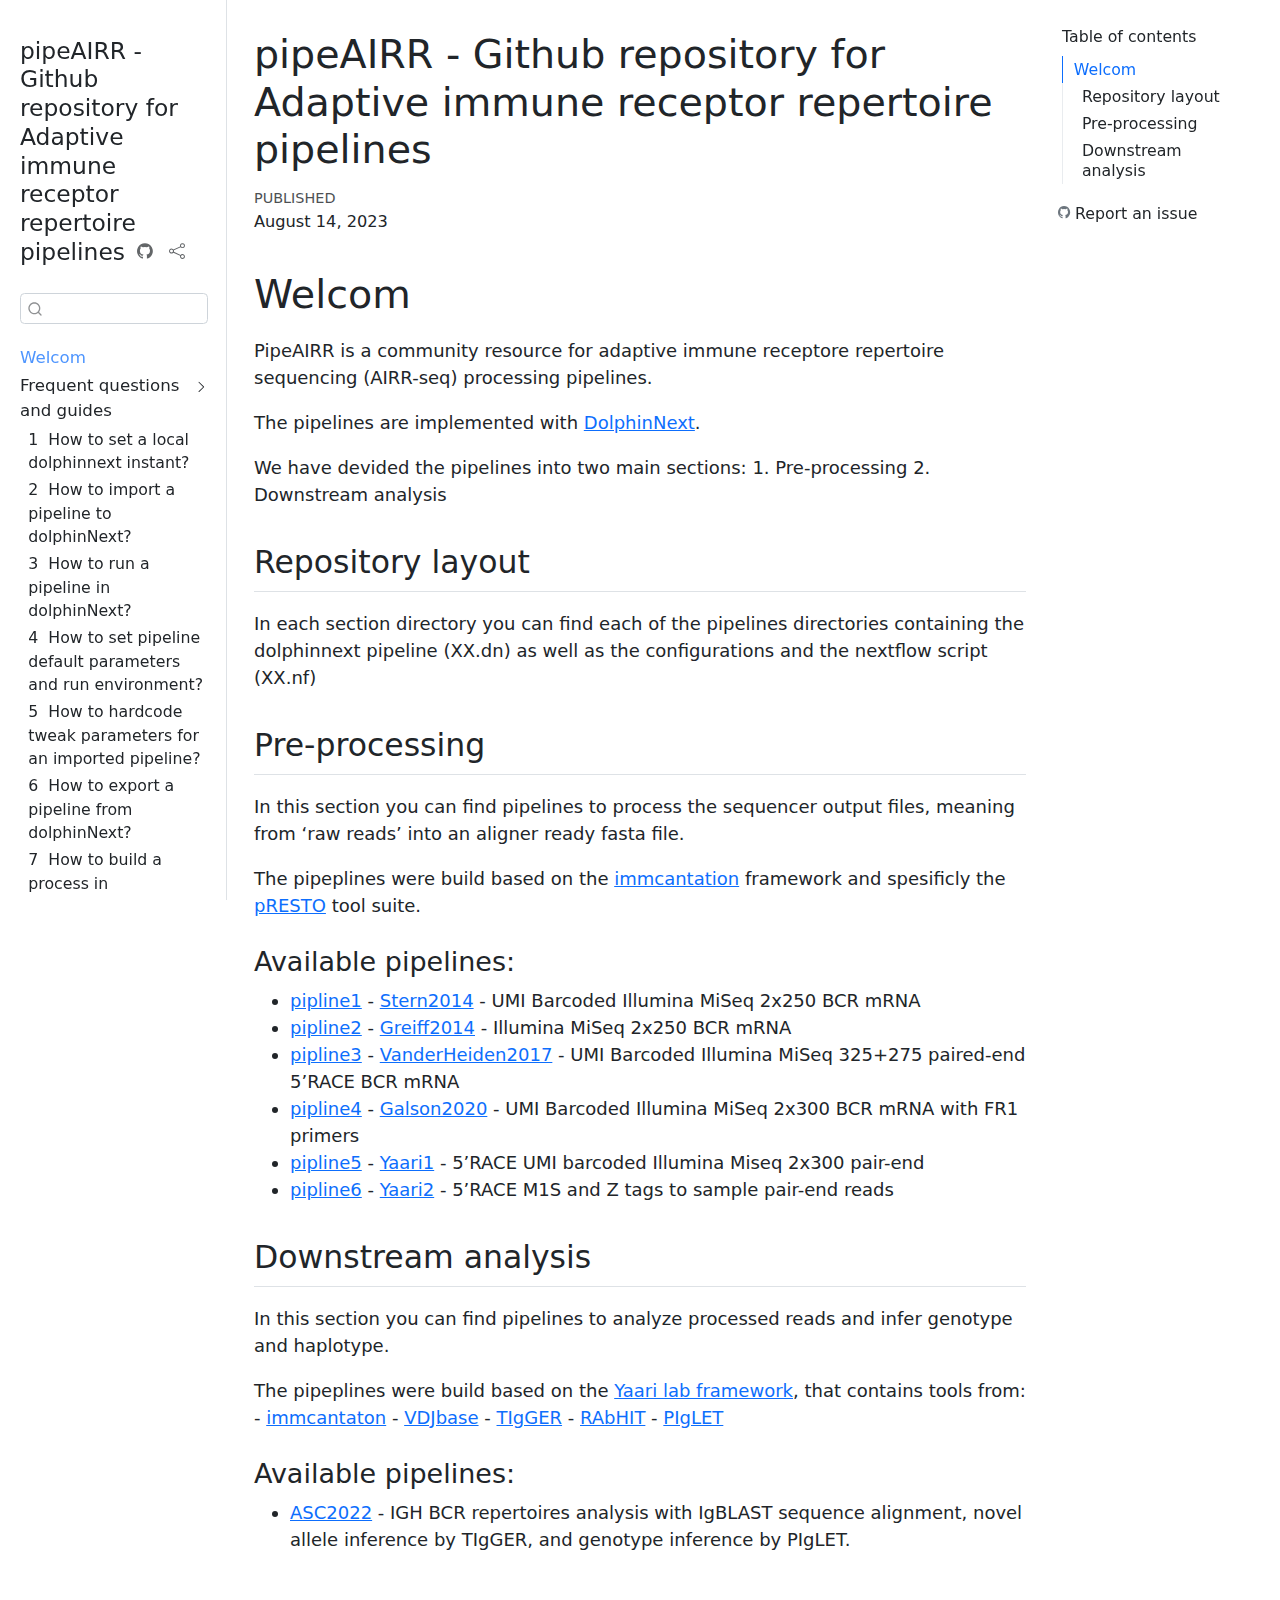
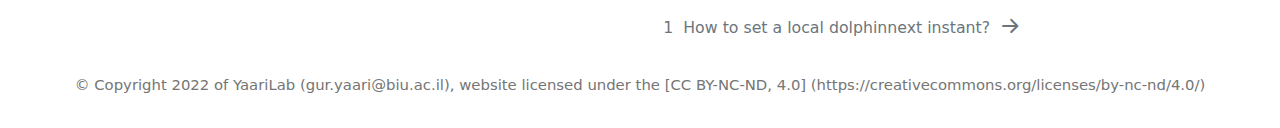
==== docs/index.html @ 4ba52a87 "initial commit" ====
<!DOCTYPE html>
<html xmlns="http://www.w3.org/1999/xhtml" lang="en" xml:lang="en"><head>

<meta charset="utf-8">
<meta name="generator" content="quarto-1.2.475">

<meta name="viewport" content="width=device-width, initial-scale=1.0, user-scalable=yes">

<meta name="dcterms.date" content="2023-08-14">

<title>pipeAIRR - Github repository for Adaptive immune receptor repertoire pipelines</title>
<style>
code{white-space: pre-wrap;}
span.smallcaps{font-variant: small-caps;}
div.columns{display: flex; gap: min(4vw, 1.5em);}
div.column{flex: auto; overflow-x: auto;}
div.hanging-indent{margin-left: 1.5em; text-indent: -1.5em;}
ul.task-list{list-style: none;}
ul.task-list li input[type="checkbox"] {
  width: 0.8em;
  margin: 0 0.8em 0.2em -1.6em;
  vertical-align: middle;
}
</style>


<script src="site_libs/quarto-nav/quarto-nav.js"></script>
<script src="site_libs/quarto-nav/headroom.min.js"></script>
<script src="site_libs/clipboard/clipboard.min.js"></script>
<script src="site_libs/quarto-search/autocomplete.umd.js"></script>
<script src="site_libs/quarto-search/fuse.min.js"></script>
<script src="site_libs/quarto-search/quarto-search.js"></script>
<meta name="quarto:offset" content="./">
<link href="./local_dolphinnext.html" rel="next">
<script src="site_libs/quarto-html/quarto.js"></script>
<script src="site_libs/quarto-html/popper.min.js"></script>
<script src="site_libs/quarto-html/tippy.umd.min.js"></script>
<script src="site_libs/quarto-html/anchor.min.js"></script>
<link href="site_libs/quarto-html/tippy.css" rel="stylesheet">
<link href="site_libs/quarto-html/quarto-syntax-highlighting.css" rel="stylesheet" id="quarto-text-highlighting-styles">
<script src="site_libs/bootstrap/bootstrap.min.js"></script>
<link href="site_libs/bootstrap/bootstrap-icons.css" rel="stylesheet">
<link href="site_libs/bootstrap/bootstrap.min.css" rel="stylesheet" id="quarto-bootstrap" data-mode="light">
<script id="quarto-search-options" type="application/json">{
  "location": "sidebar",
  "copy-button": false,
  "collapse-after": 3,
  "panel-placement": "start",
  "type": "textbox",
  "limit": 20,
  "language": {
    "search-no-results-text": "No results",
    "search-matching-documents-text": "matching documents",
    "search-copy-link-title": "Copy link to search",
    "search-hide-matches-text": "Hide additional matches",
    "search-more-match-text": "more match in this document",
    "search-more-matches-text": "more matches in this document",
    "search-clear-button-title": "Clear",
    "search-detached-cancel-button-title": "Cancel",
    "search-submit-button-title": "Submit"
  }
}</script>


<link rel="stylesheet" href="style.css">
<link rel="stylesheet" href="index.css">
</head>

<body class="nav-sidebar docked">

<div id="quarto-search-results"></div>
  <header id="quarto-header" class="headroom fixed-top">
  <nav class="quarto-secondary-nav" data-bs-toggle="collapse" data-bs-target="#quarto-sidebar" aria-controls="quarto-sidebar" aria-expanded="false" aria-label="Toggle sidebar navigation" onclick="if (window.quartoToggleHeadroom) { window.quartoToggleHeadroom(); }">
    <div class="container-fluid d-flex justify-content-between">
      <h1 class="quarto-secondary-nav-title">pipeAIRR - Github repository for Adaptive immune receptor repertoire pipelines</h1>
      <button type="button" class="quarto-btn-toggle btn" aria-label="Show secondary navigation">
        <i class="bi bi-chevron-right"></i>
      </button>
    </div>
  </nav>
</header>
<!-- content -->
<div id="quarto-content" class="quarto-container page-columns page-rows-contents page-layout-article">
<!-- sidebar -->
  <nav id="quarto-sidebar" class="sidebar collapse sidebar-navigation docked overflow-auto">
    <div class="pt-lg-2 mt-2 text-left sidebar-header">
    <div class="sidebar-title mb-0 py-0">
      <a href="./">pipeAIRR - Github repository for Adaptive immune receptor repertoire pipelines</a> 
        <div class="sidebar-tools-main">
    <a href="https://github.com/PipeAIRR/pipeAIRR/" title="Source Code" class="sidebar-tool px-1"><i class="bi bi-github"></i></a>
    <a href="" title="Share" id="sidebar-tool-dropdown-0" class="sidebar-tool dropdown-toggle px-1" data-bs-toggle="dropdown" aria-expanded="false"><i class="bi bi-share"></i></a>
    <ul class="dropdown-menu" aria-labelledby="sidebar-tool-dropdown-0">
        <li>
          <a class="dropdown-item sidebar-tools-main-item" href="https://twitter.com/intent/tweet?url=|url|">
            <i class="bi bi-bi-twitter pe-1"></i>
          Twitter
          </a>
        </li>
        <li>
          <a class="dropdown-item sidebar-tools-main-item" href="https://www.facebook.com/sharer/sharer.php?u=|url|">
            <i class="bi bi-bi-facebook pe-1"></i>
          Facebook
          </a>
        </li>
        <li>
          <a class="dropdown-item sidebar-tools-main-item" href="https://www.linkedin.com/sharing/share-offsite/?url=|url|">
            <i class="bi bi-bi-linkedin pe-1"></i>
          LinkedIn
          </a>
        </li>
    </ul>
</div>
    </div>
      </div>
      <div class="mt-2 flex-shrink-0 align-items-center">
        <div class="sidebar-search">
        <div id="quarto-search" class="" title="Search"></div>
        </div>
      </div>
    <div class="sidebar-menu-container"> 
    <ul class="list-unstyled mt-1">
        <li class="sidebar-item">
  <div class="sidebar-item-container"> 
  <a href="./index.html" class="sidebar-item-text sidebar-link active">Welcom</a>
  </div>
</li>
        <li class="sidebar-item sidebar-item-section">
      <div class="sidebar-item-container"> 
            <a class="sidebar-item-text sidebar-link text-start" data-bs-toggle="collapse" data-bs-target="#quarto-sidebar-section-1" aria-expanded="true">Frequent questions and guides</a>
          <a class="sidebar-item-toggle text-start" data-bs-toggle="collapse" data-bs-target="#quarto-sidebar-section-1" aria-expanded="true">
            <i class="bi bi-chevron-right ms-2"></i>
          </a> 
      </div>
      <ul id="quarto-sidebar-section-1" class="collapse list-unstyled sidebar-section depth1 show">  
          <li class="sidebar-item">
  <div class="sidebar-item-container"> 
  <a href="./local_dolphinnext.html" class="sidebar-item-text sidebar-link"><span class="chapter-number">1</span>&nbsp; <span class="chapter-title">How to set a local dolphinnext instant?</span></a>
  </div>
</li>
          <li class="sidebar-item">
  <div class="sidebar-item-container"> 
  <a href="./import_pipeline.html" class="sidebar-item-text sidebar-link"><span class="chapter-number">2</span>&nbsp; <span class="chapter-title">How to import a pipeline to dolphinNext?</span></a>
  </div>
</li>
          <li class="sidebar-item">
  <div class="sidebar-item-container"> 
  <a href="./run_pipeline.html" class="sidebar-item-text sidebar-link"><span class="chapter-number">3</span>&nbsp; <span class="chapter-title">How to run a pipeline in dolphinNext?</span></a>
  </div>
</li>
          <li class="sidebar-item">
  <div class="sidebar-item-container"> 
  <a href="./default_param.html" class="sidebar-item-text sidebar-link"><span class="chapter-number">4</span>&nbsp; <span class="chapter-title">How to set pipeline default parameters and run environment?</span></a>
  </div>
</li>
          <li class="sidebar-item">
  <div class="sidebar-item-container"> 
  <a href="./hardcode_tweak_param.html" class="sidebar-item-text sidebar-link"><span class="chapter-number">5</span>&nbsp; <span class="chapter-title">How to hardcode tweak parameters for an imported pipeline?</span></a>
  </div>
</li>
          <li class="sidebar-item">
  <div class="sidebar-item-container"> 
  <a href="./export_a_pipeline.html" class="sidebar-item-text sidebar-link"><span class="chapter-number">6</span>&nbsp; <span class="chapter-title">How to export a pipeline from dolphinNext?</span></a>
  </div>
</li>
          <li class="sidebar-item">
  <div class="sidebar-item-container"> 
  <a href="./build_process.html" class="sidebar-item-text sidebar-link"><span class="chapter-number">7</span>&nbsp; <span class="chapter-title">How to build a process in dolphinNext?</span></a>
  </div>
</li>
          <li class="sidebar-item">
  <div class="sidebar-item-container"> 
  <a href="./build_module.html" class="sidebar-item-text sidebar-link"><span class="chapter-number">8</span>&nbsp; <span class="chapter-title">How to build a module in dolphinNext?</span></a>
  </div>
</li>
          <li class="sidebar-item">
  <div class="sidebar-item-container"> 
  <a href="./build_pipeline.html" class="sidebar-item-text sidebar-link"><span class="chapter-number">9</span>&nbsp; <span class="chapter-title">How to build a pipeline in dolphinNext?</span></a>
  </div>
</li>
          <li class="sidebar-item">
  <div class="sidebar-item-container"> 
  <a href="./two_dockers.html" class="sidebar-item-text sidebar-link"><span class="chapter-number">10</span>&nbsp; <span class="chapter-title">Is it possible to run a pipeline with 2 dockers?</span></a>
  </div>
</li>
      </ul>
  </li>
    </ul>
    </div>
</nav>
<!-- margin-sidebar -->
    <div id="quarto-margin-sidebar" class="sidebar margin-sidebar">
        <nav id="TOC" role="doc-toc" class="toc-active">
    <h2 id="toc-title">Table of contents</h2>
   
  <ul>
  <li><a href="#welcom" id="toc-welcom" class="nav-link active" data-scroll-target="#welcom">Welcom</a>
  <ul class="collapse">
  <li><a href="#repository-layout" id="toc-repository-layout" class="nav-link" data-scroll-target="#repository-layout">Repository layout</a></li>
  <li><a href="#pre-processing" id="toc-pre-processing" class="nav-link" data-scroll-target="#pre-processing">Pre-processing</a>
  <ul class="collapse">
  <li><a href="#available-pipelines" id="toc-available-pipelines" class="nav-link" data-scroll-target="#available-pipelines">Available pipelines:</a></li>
  </ul></li>
  <li><a href="#downstream-analysis" id="toc-downstream-analysis" class="nav-link" data-scroll-target="#downstream-analysis">Downstream analysis</a>
  <ul class="collapse">
  <li><a href="#available-pipelines-1" id="toc-available-pipelines-1" class="nav-link" data-scroll-target="#available-pipelines-1">Available pipelines:</a></li>
  </ul></li>
  </ul></li>
  </ul>
<div class="toc-actions"><div><i class="bi bi-github"></i></div><div class="action-links"><p><a href="https://github.com/PipeAIRR/pipeAIRR/issues/new" class="toc-action">Report an issue</a></p></div></div></nav>
    </div>
<!-- main -->
<main class="content" id="quarto-document-content">

<header id="title-block-header" class="quarto-title-block default">
<div class="quarto-title">
<h1 class="title d-none d-lg-block">pipeAIRR - Github repository for Adaptive immune receptor repertoire pipelines</h1>
</div>



<div class="quarto-title-meta">

    
    <div>
    <div class="quarto-title-meta-heading">Published</div>
    <div class="quarto-title-meta-contents">
      <p class="date">August 14, 2023</p>
    </div>
  </div>
  
    
  </div>
  

</header>

<section id="welcom" class="level1 unnumbered">
<h1 class="unnumbered">Welcom</h1>
<p>PipeAIRR is a community resource for adaptive immune receptore repertoire sequencing (AIRR-seq) processing pipelines.</p>
<p>The pipelines are implemented with <a href="https://dolphinnext.readthedocs.io/en/latest/index.html#">DolphinNext</a>.</p>
<p>We have devided the pipelines into two main sections: 1. Pre-processing 2. Downstream analysis</p>
<section id="repository-layout" class="level2 unnumbered">
<h2 class="unnumbered anchored" data-anchor-id="repository-layout">Repository layout</h2>
<p>In each section directory you can find each of the pipelines directories containing the dolphinnext pipeline (XX.dn) as well as the configurations and the nextflow script (XX.nf)</p>
</section>
<section id="pre-processing" class="level2 unnumbered">
<h2 class="unnumbered anchored" data-anchor-id="pre-processing">Pre-processing</h2>
<p>In this section you can find pipelines to process the sequencer output files, meaning from ‘raw reads’ into an aligner ready fasta file.</p>
<p>The pipeplines were build based on the <a href="https://immcantation.readthedocs.io/en/stable/">immcantation</a> framework and spesificly the <a href="https://presto.readthedocs.io/">pRESTO</a> tool suite.</p>
<section id="available-pipelines" class="level3 unnumbered">
<h3 class="unnumbered anchored" data-anchor-id="available-pipelines">Available pipelines:</h3>
<ul>
<li><a href="https://github.com/PipeAIRR/pipeline1">pipline1</a> - <a href="https://presto.readthedocs.io/en/stable/workflows/Stern2014_Workflow.html">Stern2014</a> - UMI Barcoded Illumina MiSeq 2x250 BCR mRNA</li>
<li><a href="https://github.com/PipeAIRR/pipeline2">pipline2</a> - <a href="https://presto.readthedocs.io/en/stable/workflows/Greiff2014_Workflow.html">Greiff2014</a> - Illumina MiSeq 2x250 BCR mRNA</li>
<li><a href="https://github.com/PipeAIRR/pipeline3">pipline3</a> - <a href="https://presto.readthedocs.io/en/stable/workflows/VanderHeiden2017_Workflow.html">VanderHeiden2017</a> - UMI Barcoded Illumina MiSeq 325+275 paired-end 5’RACE BCR mRNA</li>
<li><a href="https://github.com/PipeAIRR/pipeline4">pipline4</a> - <a href="https://www.frontiersin.org/articles/10.3389/fimmu.2020.605170/full">Galson2020</a> - UMI Barcoded Illumina MiSeq 2x300 BCR mRNA with FR1 primers</li>
<li><a href="https://github.com/PipeAIRR/pipeline5">pipline5</a> - <a href="https://bitbucket.org/yaarilab/processpipeline/src/master/pre_process/Pipeline_P1.sh">Yaari1</a> - 5’RACE UMI barcoded Illumina Miseq 2x300 pair-end</li>
<li><a href="https://github.com/PipeAIRR/pipeline6">pipline6</a> - <a href="https://bitbucket.org/yaarilab/processpipeline/src/master/pre_process/Pipeline_P11.sh">Yaari2</a> - 5’RACE M1S and Z tags to sample pair-end reads</li>
</ul>
</section>
</section>
<section id="downstream-analysis" class="level2 unnumbered">
<h2 class="unnumbered anchored" data-anchor-id="downstream-analysis">Downstream analysis</h2>
<p>In this section you can find pipelines to analyze processed reads and infer genotype and haplotype.</p>
<p>The pipeplines were build based on the <a href="https://hub.docker.com/repository/docker/peresay/suite">Yaari lab framework</a>, that contains tools from: - <a href="https://immcantation.readthedocs.io/en/stable/">immcantaton</a> - <a href="vdjbase.org">VDJbase</a> - <a href="https://tigger.readthedocs.io/en/stable/">TIgGER</a> - <a href="https://yaarilab.bitbucket.io/RAbHIT/">RAbHIT</a> - <a href="https://yaarilab.github.io/IGHV_reference_book/piglet_package.html">PIgLET</a></p>
<section id="available-pipelines-1" class="level3 unnumbered">
<h3 class="unnumbered anchored" data-anchor-id="available-pipelines-1">Available pipelines:</h3>
<ul>
<li><a href="https://yaarilab.github.io/IGHV_reference_book/allele_based_genotype.html">ASC2022</a> - IGH BCR repertoires analysis with IgBLAST sequence alignment, novel allele inference by TIgGER, and genotype inference by PIgLET.</li>
</ul>


</section>
</section>
</section>

</main> <!-- /main -->
<script id="quarto-html-after-body" type="application/javascript">
window.document.addEventListener("DOMContentLoaded", function (event) {
  const toggleBodyColorMode = (bsSheetEl) => {
    const mode = bsSheetEl.getAttribute("data-mode");
    const bodyEl = window.document.querySelector("body");
    if (mode === "dark") {
      bodyEl.classList.add("quarto-dark");
      bodyEl.classList.remove("quarto-light");
    } else {
      bodyEl.classList.add("quarto-light");
      bodyEl.classList.remove("quarto-dark");
    }
  }
  const toggleBodyColorPrimary = () => {
    const bsSheetEl = window.document.querySelector("link#quarto-bootstrap");
    if (bsSheetEl) {
      toggleBodyColorMode(bsSheetEl);
    }
  }
  toggleBodyColorPrimary();  
  const icon = "";
  const anchorJS = new window.AnchorJS();
  anchorJS.options = {
    placement: 'right',
    icon: icon
  };
  anchorJS.add('.anchored');
  const clipboard = new window.ClipboardJS('.code-copy-button', {
    target: function(trigger) {
      return trigger.previousElementSibling;
    }
  });
  clipboard.on('success', function(e) {
    // button target
    const button = e.trigger;
    // don't keep focus
    button.blur();
    // flash "checked"
    button.classList.add('code-copy-button-checked');
    var currentTitle = button.getAttribute("title");
    button.setAttribute("title", "Copied!");
    let tooltip;
    if (window.bootstrap) {
      button.setAttribute("data-bs-toggle", "tooltip");
      button.setAttribute("data-bs-placement", "left");
      button.setAttribute("data-bs-title", "Copied!");
      tooltip = new bootstrap.Tooltip(button, 
        { trigger: "manual", 
          customClass: "code-copy-button-tooltip",
          offset: [0, -8]});
      tooltip.show();    
    }
    setTimeout(function() {
      if (tooltip) {
        tooltip.hide();
        button.removeAttribute("data-bs-title");
        button.removeAttribute("data-bs-toggle");
        button.removeAttribute("data-bs-placement");
      }
      button.setAttribute("title", currentTitle);
      button.classList.remove('code-copy-button-checked');
    }, 1000);
    // clear code selection
    e.clearSelection();
  });
  function tippyHover(el, contentFn) {
    const config = {
      allowHTML: true,
      content: contentFn,
      maxWidth: 500,
      delay: 100,
      arrow: false,
      appendTo: function(el) {
          return el.parentElement;
      },
      interactive: true,
      interactiveBorder: 10,
      theme: 'quarto',
      placement: 'bottom-start'
    };
    window.tippy(el, config); 
  }
  const noterefs = window.document.querySelectorAll('a[role="doc-noteref"]');
  for (var i=0; i<noterefs.length; i++) {
    const ref = noterefs[i];
    tippyHover(ref, function() {
      // use id or data attribute instead here
      let href = ref.getAttribute('data-footnote-href') || ref.getAttribute('href');
      try { href = new URL(href).hash; } catch {}
      const id = href.replace(/^#\/?/, "");
      const note = window.document.getElementById(id);
      return note.innerHTML;
    });
  }
  const findCites = (el) => {
    const parentEl = el.parentElement;
    if (parentEl) {
      const cites = parentEl.dataset.cites;
      if (cites) {
        return {
          el,
          cites: cites.split(' ')
        };
      } else {
        return findCites(el.parentElement)
      }
    } else {
      return undefined;
    }
  };
  var bibliorefs = window.document.querySelectorAll('a[role="doc-biblioref"]');
  for (var i=0; i<bibliorefs.length; i++) {
    const ref = bibliorefs[i];
    const citeInfo = findCites(ref);
    if (citeInfo) {
      tippyHover(citeInfo.el, function() {
        var popup = window.document.createElement('div');
        citeInfo.cites.forEach(function(cite) {
          var citeDiv = window.document.createElement('div');
          citeDiv.classList.add('hanging-indent');
          citeDiv.classList.add('csl-entry');
          var biblioDiv = window.document.getElementById('ref-' + cite);
          if (biblioDiv) {
            citeDiv.innerHTML = biblioDiv.innerHTML;
          }
          popup.appendChild(citeDiv);
        });
        return popup.innerHTML;
      });
    }
  }
});
</script>
<nav class="page-navigation">
  <div class="nav-page nav-page-previous">
  </div>
  <div class="nav-page nav-page-next">
      <a href="./local_dolphinnext.html" class="pagination-link">
        <span class="nav-page-text"><span class="chapter-number">1</span>&nbsp; <span class="chapter-title">How to set a local dolphinnext instant?</span></span> <i class="bi bi-arrow-right-short"></i>
      </a>
  </div>
</nav>
</div> <!-- /content -->
<footer class="footer">
  <div class="nav-footer">
      <div class="nav-footer-center">© Copyright 2022 of YaariLab (gur.yaari@biu.ac.il), website licensed under the [CC BY-NC-ND, 4.0] (https://creativecommons.org/licenses/by-nc-nd/4.0/)</div>
  </div>
</footer>



</body></html>
---- docs/site_libs/quarto-html/tippy.css ----
.tippy-box[data-animation=fade][data-state=hidden]{opacity:0}[data-tippy-root]{max-width:calc(100vw - 10px)}.tippy-box{position:relative;background-color:#333;color:#fff;border-radius:4px;font-size:14px;line-height:1.4;white-space:normal;outline:0;transition-property:transform,visibility,opacity}.tippy-box[data-placement^=top]>.tippy-arrow{bottom:0}.tippy-box[data-placement^=top]>.tippy-arrow:before{bottom:-7px;left:0;border-width:8px 8px 0;border-top-color:initial;transform-origin:center top}.tippy-box[data-placement^=bottom]>.tippy-arrow{top:0}.tippy-box[data-placement^=bottom]>.tippy-arrow:before{top:-7px;left:0;border-width:0 8px 8px;border-bottom-color:initial;transform-origin:center bottom}.tippy-box[data-placement^=left]>.tippy-arrow{right:0}.tippy-box[data-placement^=left]>.tippy-arrow:before{border-width:8px 0 8px 8px;border-left-color:initial;right:-7px;transform-origin:center left}.tippy-box[data-placement^=right]>.tippy-arrow{left:0}.tippy-box[data-placement^=right]>.tippy-arrow:before{left:-7px;border-width:8px 8px 8px 0;border-right-color:initial;transform-origin:center right}.tippy-box[data-inertia][data-state=visible]{transition-timing-function:cubic-bezier(.54,1.5,.38,1.11)}.tippy-arrow{width:16px;height:16px;color:#333}.tippy-arrow:before{content:"";position:absolute;border-color:transparent;border-style:solid}.tippy-content{position:relative;padding:5px 9px;z-index:1}
---- docs/site_libs/quarto-html/quarto-syntax-highlighting.css ----
/* quarto syntax highlight colors */
:root {
  --quarto-hl-ot-color: #003B4F;
  --quarto-hl-at-color: #657422;
  --quarto-hl-ss-color: #20794D;
  --quarto-hl-an-color: #5E5E5E;
  --quarto-hl-fu-color: #4758AB;
  --quarto-hl-st-color: #20794D;
  --quarto-hl-cf-color: #003B4F;
  --quarto-hl-op-color: #5E5E5E;
  --quarto-hl-er-color: #AD0000;
  --quarto-hl-bn-color: #AD0000;
  --quarto-hl-al-color: #AD0000;
  --quarto-hl-va-color: #111111;
  --quarto-hl-bu-color: inherit;
  --quarto-hl-ex-color: inherit;
  --quarto-hl-pp-color: #AD0000;
  --quarto-hl-in-color: #5E5E5E;
  --quarto-hl-vs-color: #20794D;
  --quarto-hl-wa-color: #5E5E5E;
  --quarto-hl-do-color: #5E5E5E;
  --quarto-hl-im-color: #00769E;
  --quarto-hl-ch-color: #20794D;
  --quarto-hl-dt-color: #AD0000;
  --quarto-hl-fl-color: #AD0000;
  --quarto-hl-co-color: #5E5E5E;
  --quarto-hl-cv-color: #5E5E5E;
  --quarto-hl-cn-color: #8f5902;
  --quarto-hl-sc-color: #5E5E5E;
  --quarto-hl-dv-color: #AD0000;
  --quarto-hl-kw-color: #003B4F;
}

/* other quarto variables */
:root {
  --quarto-font-monospace: SFMono-Regular, Menlo, Monaco, Consolas, "Liberation Mono", "Courier New", monospace;
}

pre > code.sourceCode > span {
  color: #003B4F;
}

code span {
  color: #003B4F;
}

code.sourceCode > span {
  color: #003B4F;
}

div.sourceCode,
div.sourceCode pre.sourceCode {
  color: #003B4F;
}

code span.ot {
  color: #003B4F;
}

code span.at {
  color: #657422;
}

code span.ss {
  color: #20794D;
}

code span.an {
  color: #5E5E5E;
}

code span.fu {
  color: #4758AB;
}

code span.st {
  color: #20794D;
}

code span.cf {
  color: #003B4F;
}

code span.op {
  color: #5E5E5E;
}

code span.er {
  color: #AD0000;
}

code span.bn {
  color: #AD0000;
}

code span.al {
  color: #AD0000;
}

code span.va {
  color: #111111;
}

code span.pp {
  color: #AD0000;
}

code span.in {
  color: #5E5E5E;
}

code span.vs {
  color: #20794D;
}

code span.wa {
  color: #5E5E5E;
  font-style: italic;
}

code span.do {
  color: #5E5E5E;
  font-style: italic;
}

code span.im {
  color: #00769E;
}

code span.ch {
  color: #20794D;
}

code span.dt {
  color: #AD0000;
}

code span.fl {
  color: #AD0000;
}

code span.co {
  color: #5E5E5E;
}

code span.cv {
  color: #5E5E5E;
  font-style: italic;
}

code span.cn {
  color: #8f5902;
}

code span.sc {
  color: #5E5E5E;
}

code span.dv {
  color: #AD0000;
}

code span.kw {
  color: #003B4F;
}

.prevent-inlining {
  content: "</";
}

/*# sourceMappingURL=debc5d5d77c3f9108843748ff7464032.css.map */
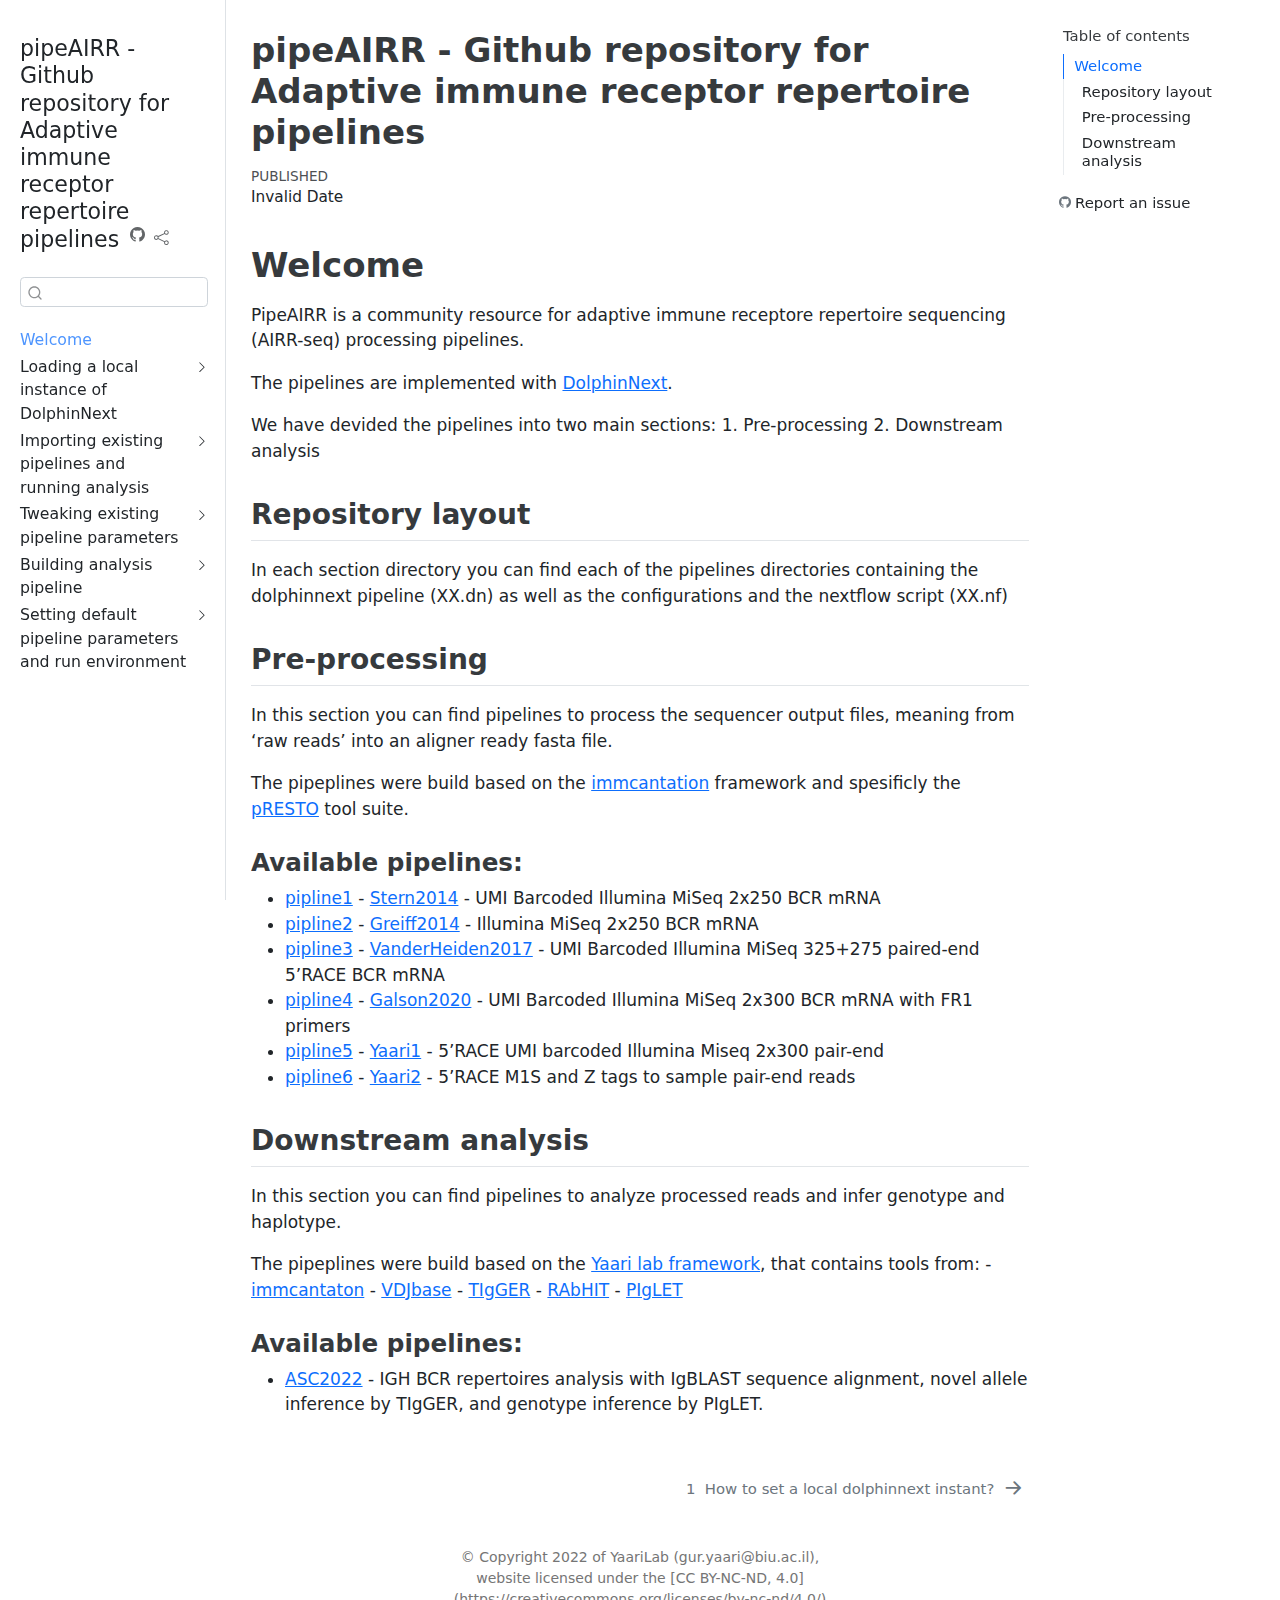
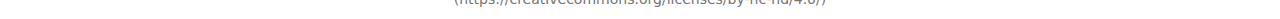
==== commit 2a98d91d: "added more help guides" ====
--- a/docs/index.html
+++ b/docs/index.html
@@ -2,11 +2,10 @@
 <html xmlns="http://www.w3.org/1999/xhtml" lang="en" xml:lang="en"><head>
 
 <meta charset="utf-8">
-<meta name="generator" content="quarto-1.2.475">
+<meta name="generator" content="quarto-1.3.450">
 
 <meta name="viewport" content="width=device-width, initial-scale=1.0, user-scalable=yes">
 
-<meta name="dcterms.date" content="2023-08-14">
 
 <title>pipeAIRR - Github repository for Adaptive immune receptor repertoire pipelines</title>
 <style>
@@ -18,7 +17,7 @@
 ul.task-list{list-style: none;}
 ul.task-list li input[type="checkbox"] {
   width: 0.8em;
-  margin: 0 0.8em 0.2em -1.6em;
+  margin: 0 0.8em 0.2em -1em; /* quarto-specific, see https://github.com/quarto-dev/quarto-cli/issues/4556 */ 
   vertical-align: middle;
 }
 </style>
@@ -57,7 +56,8 @@
     "search-more-matches-text": "more matches in this document",
     "search-clear-button-title": "Clear",
     "search-detached-cancel-button-title": "Cancel",
-    "search-submit-button-title": "Submit"
+    "search-submit-button-title": "Submit",
+    "search-label": "Search"
   }
 }</script>
 
@@ -70,11 +70,16 @@
 
 <div id="quarto-search-results"></div>
   <header id="quarto-header" class="headroom fixed-top">
-  <nav class="quarto-secondary-nav" data-bs-toggle="collapse" data-bs-target="#quarto-sidebar" aria-controls="quarto-sidebar" aria-expanded="false" aria-label="Toggle sidebar navigation" onclick="if (window.quartoToggleHeadroom) { window.quartoToggleHeadroom(); }">
-    <div class="container-fluid d-flex justify-content-between">
-      <h1 class="quarto-secondary-nav-title">pipeAIRR - Github repository for Adaptive immune receptor repertoire pipelines</h1>
-      <button type="button" class="quarto-btn-toggle btn" aria-label="Show secondary navigation">
-        <i class="bi bi-chevron-right"></i>
+  <nav class="quarto-secondary-nav">
+    <div class="container-fluid d-flex">
+      <button type="button" class="quarto-btn-toggle btn" data-bs-toggle="collapse" data-bs-target="#quarto-sidebar,#quarto-sidebar-glass" aria-controls="quarto-sidebar" aria-expanded="false" aria-label="Toggle sidebar navigation" onclick="if (window.quartoToggleHeadroom) { window.quartoToggleHeadroom(); }">
+        <i class="bi bi-layout-text-sidebar-reverse"></i>
+      </button>
+      <nav class="quarto-page-breadcrumbs" aria-label="breadcrumb"><ol class="breadcrumb"><li class="breadcrumb-item"><a href="./index.html">Welcome</a></li></ol></nav>
+      <a class="flex-grow-1" role="button" data-bs-toggle="collapse" data-bs-target="#quarto-sidebar,#quarto-sidebar-glass" aria-controls="quarto-sidebar" aria-expanded="false" aria-label="Toggle sidebar navigation" onclick="if (window.quartoToggleHeadroom) { window.quartoToggleHeadroom(); }">      
+      </a>
+      <button type="button" class="btn quarto-search-button" aria-label="" onclick="window.quartoOpenSearch();">
+        <i class="bi bi-search"></i>
       </button>
     </div>
   </nav>
@@ -82,104 +87,174 @@
 <!-- content -->
 <div id="quarto-content" class="quarto-container page-columns page-rows-contents page-layout-article">
 <!-- sidebar -->
-  <nav id="quarto-sidebar" class="sidebar collapse sidebar-navigation docked overflow-auto">
+  <nav id="quarto-sidebar" class="sidebar collapse collapse-horizontal sidebar-navigation docked overflow-auto">
     <div class="pt-lg-2 mt-2 text-left sidebar-header">
     <div class="sidebar-title mb-0 py-0">
       <a href="./">pipeAIRR - Github repository for Adaptive immune receptor repertoire pipelines</a> 
         <div class="sidebar-tools-main">
-    <a href="https://github.com/PipeAIRR/pipeAIRR/" title="Source Code" class="sidebar-tool px-1"><i class="bi bi-github"></i></a>
-    <a href="" title="Share" id="sidebar-tool-dropdown-0" class="sidebar-tool dropdown-toggle px-1" data-bs-toggle="dropdown" aria-expanded="false"><i class="bi bi-share"></i></a>
-    <ul class="dropdown-menu" aria-labelledby="sidebar-tool-dropdown-0">
-        <li>
-          <a class="dropdown-item sidebar-tools-main-item" href="https://twitter.com/intent/tweet?url=|url|">
-            <i class="bi bi-bi-twitter pe-1"></i>
-          Twitter
-          </a>
-        </li>
-        <li>
-          <a class="dropdown-item sidebar-tools-main-item" href="https://www.facebook.com/sharer/sharer.php?u=|url|">
-            <i class="bi bi-bi-facebook pe-1"></i>
-          Facebook
-          </a>
-        </li>
-        <li>
-          <a class="dropdown-item sidebar-tools-main-item" href="https://www.linkedin.com/sharing/share-offsite/?url=|url|">
-            <i class="bi bi-bi-linkedin pe-1"></i>
-          LinkedIn
-          </a>
-        </li>
-    </ul>
+    <a href="https://github.com/PipeAIRR/pipeAIRR/" rel="" title="Source Code" class="quarto-navigation-tool px-1" aria-label="Source Code"><i class="bi bi-github"></i></a>
+    <div class="dropdown">
+      <a href="" title="Share" id="quarto-navigation-tool-dropdown-0" class="quarto-navigation-tool dropdown-toggle px-1" data-bs-toggle="dropdown" aria-expanded="false" aria-label="Share"><i class="bi bi-share"></i></a>
+      <ul class="dropdown-menu" aria-labelledby="quarto-navigation-tool-dropdown-0">
+          <li>
+            <a class="dropdown-item sidebar-tools-main-item" href="https://twitter.com/intent/tweet?url=|url|">
+              <i class="bi bi-bi-twitter pe-1"></i>
+            Twitter
+            </a>
+          </li>
+          <li>
+            <a class="dropdown-item sidebar-tools-main-item" href="https://www.facebook.com/sharer/sharer.php?u=|url|">
+              <i class="bi bi-bi-facebook pe-1"></i>
+            Facebook
+            </a>
+          </li>
+          <li>
+            <a class="dropdown-item sidebar-tools-main-item" href="https://www.linkedin.com/sharing/share-offsite/?url=|url|">
+              <i class="bi bi-bi-linkedin pe-1"></i>
+            LinkedIn
+            </a>
+          </li>
+      </ul>
+    </div>
 </div>
     </div>
       </div>
-      <div class="mt-2 flex-shrink-0 align-items-center">
+        <div class="mt-2 flex-shrink-0 align-items-center">
         <div class="sidebar-search">
         <div id="quarto-search" class="" title="Search"></div>
         </div>
-      </div>
+        </div>
     <div class="sidebar-menu-container"> 
     <ul class="list-unstyled mt-1">
         <li class="sidebar-item">
   <div class="sidebar-item-container"> 
-  <a href="./index.html" class="sidebar-item-text sidebar-link active">Welcom</a>
+  <a href="./index.html" class="sidebar-item-text sidebar-link active">
+ <span class="menu-text">Welcome</span></a>
   </div>
 </li>
         <li class="sidebar-item sidebar-item-section">
       <div class="sidebar-item-container"> 
-            <a class="sidebar-item-text sidebar-link text-start" data-bs-toggle="collapse" data-bs-target="#quarto-sidebar-section-1" aria-expanded="true">Frequent questions and guides</a>
-          <a class="sidebar-item-toggle text-start" data-bs-toggle="collapse" data-bs-target="#quarto-sidebar-section-1" aria-expanded="true">
+            <a class="sidebar-item-text sidebar-link text-start collapsed" data-bs-toggle="collapse" data-bs-target="#quarto-sidebar-section-1" aria-expanded="false">
+ <span class="menu-text">Loading a local instance of DolphinNext</span></a>
+          <a class="sidebar-item-toggle text-start collapsed" data-bs-toggle="collapse" data-bs-target="#quarto-sidebar-section-1" aria-expanded="false" aria-label="Toggle section">
             <i class="bi bi-chevron-right ms-2"></i>
           </a> 
       </div>
-      <ul id="quarto-sidebar-section-1" class="collapse list-unstyled sidebar-section depth1 show">  
-          <li class="sidebar-item">
-  <div class="sidebar-item-container"> 
-  <a href="./local_dolphinnext.html" class="sidebar-item-text sidebar-link"><span class="chapter-number">1</span>&nbsp; <span class="chapter-title">How to set a local dolphinnext instant?</span></a>
-  </div>
-</li>
-          <li class="sidebar-item">
-  <div class="sidebar-item-container"> 
-  <a href="./import_pipeline.html" class="sidebar-item-text sidebar-link"><span class="chapter-number">2</span>&nbsp; <span class="chapter-title">How to import a pipeline to dolphinNext?</span></a>
-  </div>
-</li>
-          <li class="sidebar-item">
-  <div class="sidebar-item-container"> 
-  <a href="./run_pipeline.html" class="sidebar-item-text sidebar-link"><span class="chapter-number">3</span>&nbsp; <span class="chapter-title">How to run a pipeline in dolphinNext?</span></a>
-  </div>
-</li>
-          <li class="sidebar-item">
-  <div class="sidebar-item-container"> 
-  <a href="./default_param.html" class="sidebar-item-text sidebar-link"><span class="chapter-number">4</span>&nbsp; <span class="chapter-title">How to set pipeline default parameters and run environment?</span></a>
-  </div>
-</li>
-          <li class="sidebar-item">
-  <div class="sidebar-item-container"> 
-  <a href="./hardcode_tweak_param.html" class="sidebar-item-text sidebar-link"><span class="chapter-number">5</span>&nbsp; <span class="chapter-title">How to hardcode tweak parameters for an imported pipeline?</span></a>
-  </div>
-</li>
-          <li class="sidebar-item">
-  <div class="sidebar-item-container"> 
-  <a href="./export_a_pipeline.html" class="sidebar-item-text sidebar-link"><span class="chapter-number">6</span>&nbsp; <span class="chapter-title">How to export a pipeline from dolphinNext?</span></a>
-  </div>
-</li>
-          <li class="sidebar-item">
-  <div class="sidebar-item-container"> 
-  <a href="./build_process.html" class="sidebar-item-text sidebar-link"><span class="chapter-number">7</span>&nbsp; <span class="chapter-title">How to build a process in dolphinNext?</span></a>
-  </div>
-</li>
-          <li class="sidebar-item">
-  <div class="sidebar-item-container"> 
-  <a href="./build_module.html" class="sidebar-item-text sidebar-link"><span class="chapter-number">8</span>&nbsp; <span class="chapter-title">How to build a module in dolphinNext?</span></a>
-  </div>
-</li>
-          <li class="sidebar-item">
-  <div class="sidebar-item-container"> 
-  <a href="./build_pipeline.html" class="sidebar-item-text sidebar-link"><span class="chapter-number">9</span>&nbsp; <span class="chapter-title">How to build a pipeline in dolphinNext?</span></a>
-  </div>
-</li>
-          <li class="sidebar-item">
-  <div class="sidebar-item-container"> 
-  <a href="./two_dockers.html" class="sidebar-item-text sidebar-link"><span class="chapter-number">10</span>&nbsp; <span class="chapter-title">Is it possible to run a pipeline with 2 dockers?</span></a>
+      <ul id="quarto-sidebar-section-1" class="collapse list-unstyled sidebar-section depth1 ">  
+          <li class="sidebar-item">
+  <div class="sidebar-item-container"> 
+  <a href="./local_dolphinnext.html" class="sidebar-item-text sidebar-link">
+ <span class="menu-text"><span class="chapter-number">1</span>&nbsp; <span class="chapter-title">How to set a local dolphinnext instant?</span></span></a>
+  </div>
+</li>
+      </ul>
+  </li>
+        <li class="sidebar-item sidebar-item-section">
+      <div class="sidebar-item-container"> 
+            <a class="sidebar-item-text sidebar-link text-start collapsed" data-bs-toggle="collapse" data-bs-target="#quarto-sidebar-section-2" aria-expanded="false">
+ <span class="menu-text">Importing existing pipelines and running analysis</span></a>
+          <a class="sidebar-item-toggle text-start collapsed" data-bs-toggle="collapse" data-bs-target="#quarto-sidebar-section-2" aria-expanded="false" aria-label="Toggle section">
+            <i class="bi bi-chevron-right ms-2"></i>
+          </a> 
+      </div>
+      <ul id="quarto-sidebar-section-2" class="collapse list-unstyled sidebar-section depth1 ">  
+          <li class="sidebar-item">
+  <div class="sidebar-item-container"> 
+  <a href="./import_pipeline.html" class="sidebar-item-text sidebar-link">
+ <span class="menu-text"><span class="chapter-number">2</span>&nbsp; <span class="chapter-title">How to import a pipeline to dolphinNext?</span></span></a>
+  </div>
+</li>
+          <li class="sidebar-item">
+  <div class="sidebar-item-container"> 
+  <a href="./run_pipeline.html" class="sidebar-item-text sidebar-link">
+ <span class="menu-text"><span class="chapter-number">3</span>&nbsp; <span class="chapter-title">How to run a pipeline in dolphinNext?</span></span></a>
+  </div>
+</li>
+      </ul>
+  </li>
+        <li class="sidebar-item sidebar-item-section">
+      <div class="sidebar-item-container"> 
+            <a class="sidebar-item-text sidebar-link text-start collapsed" data-bs-toggle="collapse" data-bs-target="#quarto-sidebar-section-3" aria-expanded="false">
+ <span class="menu-text">Tweaking existing pipeline parameters</span></a>
+          <a class="sidebar-item-toggle text-start collapsed" data-bs-toggle="collapse" data-bs-target="#quarto-sidebar-section-3" aria-expanded="false" aria-label="Toggle section">
+            <i class="bi bi-chevron-right ms-2"></i>
+          </a> 
+      </div>
+      <ul id="quarto-sidebar-section-3" class="collapse list-unstyled sidebar-section depth1 ">  
+          <li class="sidebar-item">
+  <div class="sidebar-item-container"> 
+  <a href="./tweak_and_run.html" class="sidebar-item-text sidebar-link">
+ <span class="menu-text"><span class="chapter-number">4</span>&nbsp; <span class="chapter-title">How to Create a Run with tweak parametrs in DolphinNext?</span></span></a>
+  </div>
+</li>
+          <li class="sidebar-item">
+  <div class="sidebar-item-container"> 
+  <a href="./hardcode_tweak_param.html" class="sidebar-item-text sidebar-link">
+ <span class="menu-text"><span class="chapter-number">5</span>&nbsp; <span class="chapter-title">How to hardcode tweak parameters for an imported pipeline?</span></span></a>
+  </div>
+</li>
+      </ul>
+  </li>
+        <li class="sidebar-item sidebar-item-section">
+      <div class="sidebar-item-container"> 
+            <a class="sidebar-item-text sidebar-link text-start collapsed" data-bs-toggle="collapse" data-bs-target="#quarto-sidebar-section-4" aria-expanded="false">
+ <span class="menu-text">Building analysis pipeline</span></a>
+          <a class="sidebar-item-toggle text-start collapsed" data-bs-toggle="collapse" data-bs-target="#quarto-sidebar-section-4" aria-expanded="false" aria-label="Toggle section">
+            <i class="bi bi-chevron-right ms-2"></i>
+          </a> 
+      </div>
+      <ul id="quarto-sidebar-section-4" class="collapse list-unstyled sidebar-section depth1 ">  
+          <li class="sidebar-item">
+  <div class="sidebar-item-container"> 
+  <a href="./build_process.html" class="sidebar-item-text sidebar-link">
+ <span class="menu-text"><span class="chapter-number">6</span>&nbsp; <span class="chapter-title">How to build a process in dolphinNext?</span></span></a>
+  </div>
+</li>
+          <li class="sidebar-item">
+  <div class="sidebar-item-container"> 
+  <a href="./build_module.html" class="sidebar-item-text sidebar-link">
+ <span class="menu-text"><span class="chapter-number">7</span>&nbsp; <span class="chapter-title">How to build a module in dolphinNext?</span></span></a>
+  </div>
+</li>
+          <li class="sidebar-item">
+  <div class="sidebar-item-container"> 
+  <a href="./build_pipeline.html" class="sidebar-item-text sidebar-link">
+ <span class="menu-text"><span class="chapter-number">8</span>&nbsp; <span class="chapter-title">How to build a pipeline in dolphinNext?</span></span></a>
+  </div>
+</li>
+          <li class="sidebar-item">
+  <div class="sidebar-item-container"> 
+  <a href="./export_a_pipeline.html" class="sidebar-item-text sidebar-link">
+ <span class="menu-text"><span class="chapter-number">9</span>&nbsp; <span class="chapter-title">How to export a pipeline from dolphinNext?</span></span></a>
+  </div>
+</li>
+      </ul>
+  </li>
+        <li class="sidebar-item sidebar-item-section">
+      <div class="sidebar-item-container"> 
+            <a class="sidebar-item-text sidebar-link text-start collapsed" data-bs-toggle="collapse" data-bs-target="#quarto-sidebar-section-5" aria-expanded="false">
+ <span class="menu-text">Setting default pipeline parameters and run environment</span></a>
+          <a class="sidebar-item-toggle text-start collapsed" data-bs-toggle="collapse" data-bs-target="#quarto-sidebar-section-5" aria-expanded="false" aria-label="Toggle section">
+            <i class="bi bi-chevron-right ms-2"></i>
+          </a> 
+      </div>
+      <ul id="quarto-sidebar-section-5" class="collapse list-unstyled sidebar-section depth1 ">  
+          <li class="sidebar-item">
+  <div class="sidebar-item-container"> 
+  <a href="./default_param.html" class="sidebar-item-text sidebar-link">
+ <span class="menu-text"><span class="chapter-number">10</span>&nbsp; <span class="chapter-title">How to set pipeline default parameters and run environment?</span></span></a>
+  </div>
+</li>
+          <li class="sidebar-item">
+  <div class="sidebar-item-container"> 
+  <a href="./script_for_params.html" class="sidebar-item-text sidebar-link">
+ <span class="menu-text"><span class="chapter-number">11</span>&nbsp; <span class="chapter-title">Easy way to set pipeline default parameters</span></span></a>
+  </div>
+</li>
+          <li class="sidebar-item">
+  <div class="sidebar-item-container"> 
+  <a href="./two_dockers.html" class="sidebar-item-text sidebar-link">
+ <span class="menu-text"><span class="chapter-number">12</span>&nbsp; <span class="chapter-title">Is it possible to run a pipeline with 2 dockers?</span></span></a>
   </div>
 </li>
       </ul>
@@ -187,13 +262,14 @@
     </ul>
     </div>
 </nav>
+<div id="quarto-sidebar-glass" data-bs-toggle="collapse" data-bs-target="#quarto-sidebar,#quarto-sidebar-glass"></div>
 <!-- margin-sidebar -->
     <div id="quarto-margin-sidebar" class="sidebar margin-sidebar">
         <nav id="TOC" role="doc-toc" class="toc-active">
     <h2 id="toc-title">Table of contents</h2>
    
   <ul>
-  <li><a href="#welcom" id="toc-welcom" class="nav-link active" data-scroll-target="#welcom">Welcom</a>
+  <li><a href="#welcome" id="toc-welcome" class="nav-link active" data-scroll-target="#welcome">Welcome</a>
   <ul class="collapse">
   <li><a href="#repository-layout" id="toc-repository-layout" class="nav-link" data-scroll-target="#repository-layout">Repository layout</a></li>
   <li><a href="#pre-processing" id="toc-pre-processing" class="nav-link" data-scroll-target="#pre-processing">Pre-processing</a>
@@ -213,7 +289,7 @@
 
 <header id="title-block-header" class="quarto-title-block default">
 <div class="quarto-title">
-<h1 class="title d-none d-lg-block">pipeAIRR - Github repository for Adaptive immune receptor repertoire pipelines</h1>
+<h1 class="title">pipeAIRR - Github repository for Adaptive immune receptor repertoire pipelines</h1>
 </div>
 
 
@@ -224,7 +300,7 @@
     <div>
     <div class="quarto-title-meta-heading">Published</div>
     <div class="quarto-title-meta-contents">
-      <p class="date">August 14, 2023</p>
+      <p class="date">Invalid Date</p>
     </div>
   </div>
   
@@ -234,8 +310,8 @@
 
 </header>
 
-<section id="welcom" class="level1 unnumbered">
-<h1 class="unnumbered">Welcom</h1>
+<section id="welcome" class="level1 unnumbered">
+<h1 class="unnumbered">Welcome</h1>
 <p>PipeAIRR is a community resource for adaptive immune receptore repertoire sequencing (AIRR-seq) processing pipelines.</p>
 <p>The pipelines are implemented with <a href="https://dolphinnext.readthedocs.io/en/latest/index.html#">DolphinNext</a>.</p>
 <p>We have devided the pipelines into two main sections: 1. Pre-processing 2. Downstream analysis</p>
@@ -302,9 +378,23 @@
     icon: icon
   };
   anchorJS.add('.anchored');
+  const isCodeAnnotation = (el) => {
+    for (const clz of el.classList) {
+      if (clz.startsWith('code-annotation-')) {                     
+        return true;
+      }
+    }
+    return false;
+  }
   const clipboard = new window.ClipboardJS('.code-copy-button', {
-    target: function(trigger) {
-      return trigger.previousElementSibling;
+    text: function(trigger) {
+      const codeEl = trigger.previousElementSibling.cloneNode(true);
+      for (const childEl of codeEl.children) {
+        if (isCodeAnnotation(childEl)) {
+          childEl.remove();
+        }
+      }
+      return codeEl.innerText;
     }
   });
   clipboard.on('success', function(e) {
@@ -369,6 +459,92 @@
       return note.innerHTML;
     });
   }
+      let selectedAnnoteEl;
+      const selectorForAnnotation = ( cell, annotation) => {
+        let cellAttr = 'data-code-cell="' + cell + '"';
+        let lineAttr = 'data-code-annotation="' +  annotation + '"';
+        const selector = 'span[' + cellAttr + '][' + lineAttr + ']';
+        return selector;
+      }
+      const selectCodeLines = (annoteEl) => {
+        const doc = window.document;
+        const targetCell = annoteEl.getAttribute("data-target-cell");
+        const targetAnnotation = annoteEl.getAttribute("data-target-annotation");
+        const annoteSpan = window.document.querySelector(selectorForAnnotation(targetCell, targetAnnotation));
+        const lines = annoteSpan.getAttribute("data-code-lines").split(",");
+        const lineIds = lines.map((line) => {
+          return targetCell + "-" + line;
+        })
+        let top = null;
+        let height = null;
+        let parent = null;
+        if (lineIds.length > 0) {
+            //compute the position of the single el (top and bottom and make a div)
+            const el = window.document.getElementById(lineIds[0]);
+            top = el.offsetTop;
+            height = el.offsetHeight;
+            parent = el.parentElement.parentElement;
+          if (lineIds.length > 1) {
+            const lastEl = window.document.getElementById(lineIds[lineIds.length - 1]);
+            const bottom = lastEl.offsetTop + lastEl.offsetHeight;
+            height = bottom - top;
+          }
+          if (top !== null && height !== null && parent !== null) {
+            // cook up a div (if necessary) and position it 
+            let div = window.document.getElementById("code-annotation-line-highlight");
+            if (div === null) {
+              div = window.document.createElement("div");
+              div.setAttribute("id", "code-annotation-line-highlight");
+              div.style.position = 'absolute';
+              parent.appendChild(div);
+            }
+            div.style.top = top - 2 + "px";
+            div.style.height = height + 4 + "px";
+            let gutterDiv = window.document.getElementById("code-annotation-line-highlight-gutter");
+            if (gutterDiv === null) {
+              gutterDiv = window.document.createElement("div");
+              gutterDiv.setAttribute("id", "code-annotation-line-highlight-gutter");
+              gutterDiv.style.position = 'absolute';
+              const codeCell = window.document.getElementById(targetCell);
+              const gutter = codeCell.querySelector('.code-annotation-gutter');
+              gutter.appendChild(gutterDiv);
+            }
+            gutterDiv.style.top = top - 2 + "px";
+            gutterDiv.style.height = height + 4 + "px";
+          }
+          selectedAnnoteEl = annoteEl;
+        }
+      };
+      const unselectCodeLines = () => {
+        const elementsIds = ["code-annotation-line-highlight", "code-annotation-line-highlight-gutter"];
+        elementsIds.forEach((elId) => {
+          const div = window.document.getElementById(elId);
+          if (div) {
+            div.remove();
+          }
+        });
+        selectedAnnoteEl = undefined;
+      };
+      // Attach click handler to the DT
+      const annoteDls = window.document.querySelectorAll('dt[data-target-cell]');
+      for (const annoteDlNode of annoteDls) {
+        annoteDlNode.addEventListener('click', (event) => {
+          const clickedEl = event.target;
+          if (clickedEl !== selectedAnnoteEl) {
+            unselectCodeLines();
+            const activeEl = window.document.querySelector('dt[data-target-cell].code-annotation-active');
+            if (activeEl) {
+              activeEl.classList.remove('code-annotation-active');
+            }
+            selectCodeLines(clickedEl);
+            clickedEl.classList.add('code-annotation-active');
+          } else {
+            // Unselect the line
+            unselectCodeLines();
+            clickedEl.classList.remove('code-annotation-active');
+          }
+        });
+      }
   const findCites = (el) => {
     const parentEl = el.parentElement;
     if (parentEl) {
@@ -420,7 +596,13 @@
 </div> <!-- /content -->
 <footer class="footer">
   <div class="nav-footer">
-      <div class="nav-footer-center">© Copyright 2022 of YaariLab (gur.yaari@biu.ac.il), website licensed under the [CC BY-NC-ND, 4.0] (https://creativecommons.org/licenses/by-nc-nd/4.0/)</div>
+    <div class="nav-footer-left">
+      &nbsp;
+    </div>   
+    <div class="nav-footer-center">© Copyright 2022 of YaariLab (gur.yaari@biu.ac.il), website licensed under the [CC BY-NC-ND, 4.0] (https://creativecommons.org/licenses/by-nc-nd/4.0/)</div>
+    <div class="nav-footer-right">
+      &nbsp;
+    </div>
   </div>
 </footer>
 
--- a/docs/site_libs/quarto-html/quarto-syntax-highlighting.css
+++ b/docs/site_libs/quarto-html/quarto-syntax-highlighting.css
@@ -55,62 +55,85 @@
 
 code span.ot {
   color: #003B4F;
+  font-style: inherit;
 }
 
 code span.at {
   color: #657422;
+  font-style: inherit;
 }
 
 code span.ss {
   color: #20794D;
+  font-style: inherit;
 }
 
 code span.an {
   color: #5E5E5E;
+  font-style: inherit;
 }
 
 code span.fu {
   color: #4758AB;
+  font-style: inherit;
 }
 
 code span.st {
   color: #20794D;
+  font-style: inherit;
 }
 
 code span.cf {
   color: #003B4F;
+  font-style: inherit;
 }
 
 code span.op {
   color: #5E5E5E;
+  font-style: inherit;
 }
 
 code span.er {
   color: #AD0000;
+  font-style: inherit;
 }
 
 code span.bn {
   color: #AD0000;
+  font-style: inherit;
 }
 
 code span.al {
   color: #AD0000;
+  font-style: inherit;
 }
 
 code span.va {
   color: #111111;
+  font-style: inherit;
+}
+
+code span.bu {
+  font-style: inherit;
+}
+
+code span.ex {
+  font-style: inherit;
 }
 
 code span.pp {
   color: #AD0000;
+  font-style: inherit;
 }
 
 code span.in {
   color: #5E5E5E;
+  font-style: inherit;
 }
 
 code span.vs {
   color: #20794D;
+  font-style: inherit;
 }
 
 code span.wa {
@@ -125,22 +148,27 @@
 
 code span.im {
   color: #00769E;
+  font-style: inherit;
 }
 
 code span.ch {
   color: #20794D;
+  font-style: inherit;
 }
 
 code span.dt {
   color: #AD0000;
+  font-style: inherit;
 }
 
 code span.fl {
   color: #AD0000;
+  font-style: inherit;
 }
 
 code span.co {
   color: #5E5E5E;
+  font-style: inherit;
 }
 
 code span.cv {
@@ -150,18 +178,22 @@
 
 code span.cn {
   color: #8f5902;
+  font-style: inherit;
 }
 
 code span.sc {
   color: #5E5E5E;
+  font-style: inherit;
 }
 
 code span.dv {
   color: #AD0000;
+  font-style: inherit;
 }
 
 code span.kw {
   color: #003B4F;
+  font-style: inherit;
 }
 
 .prevent-inlining {
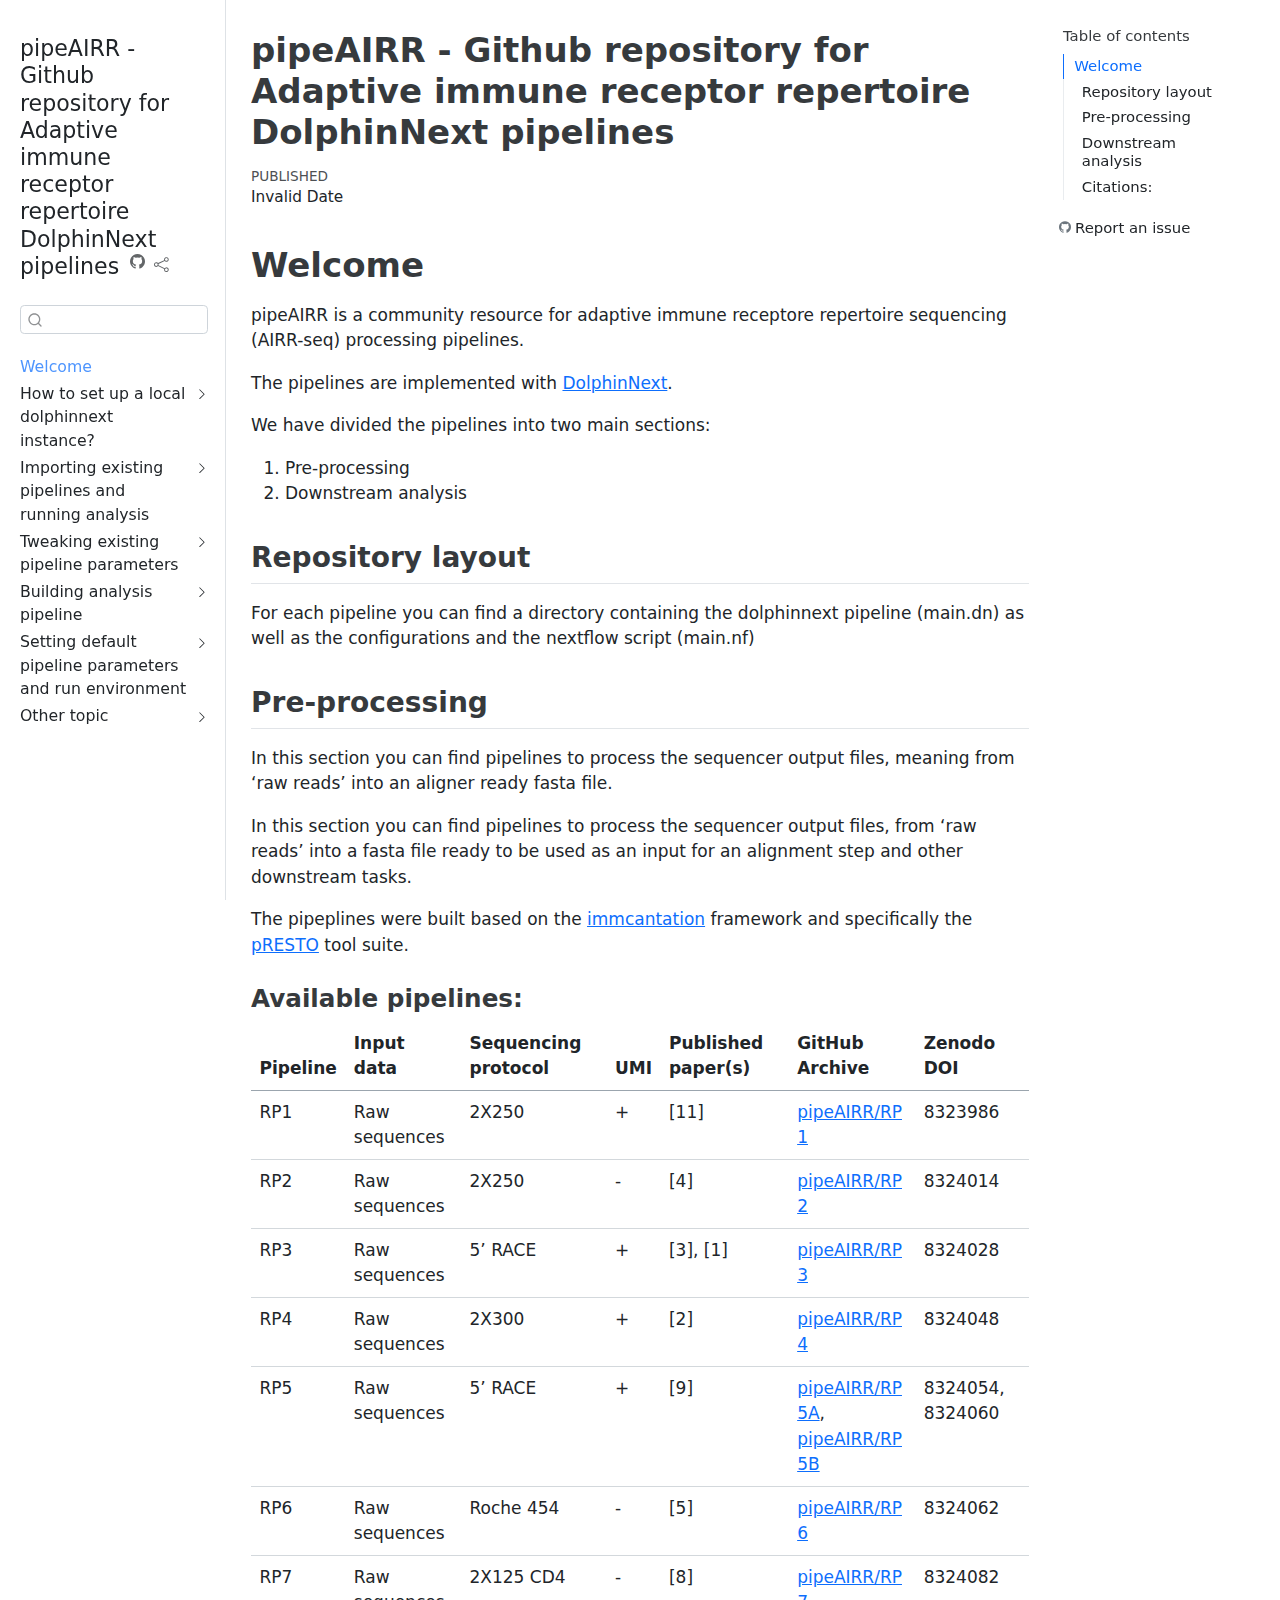
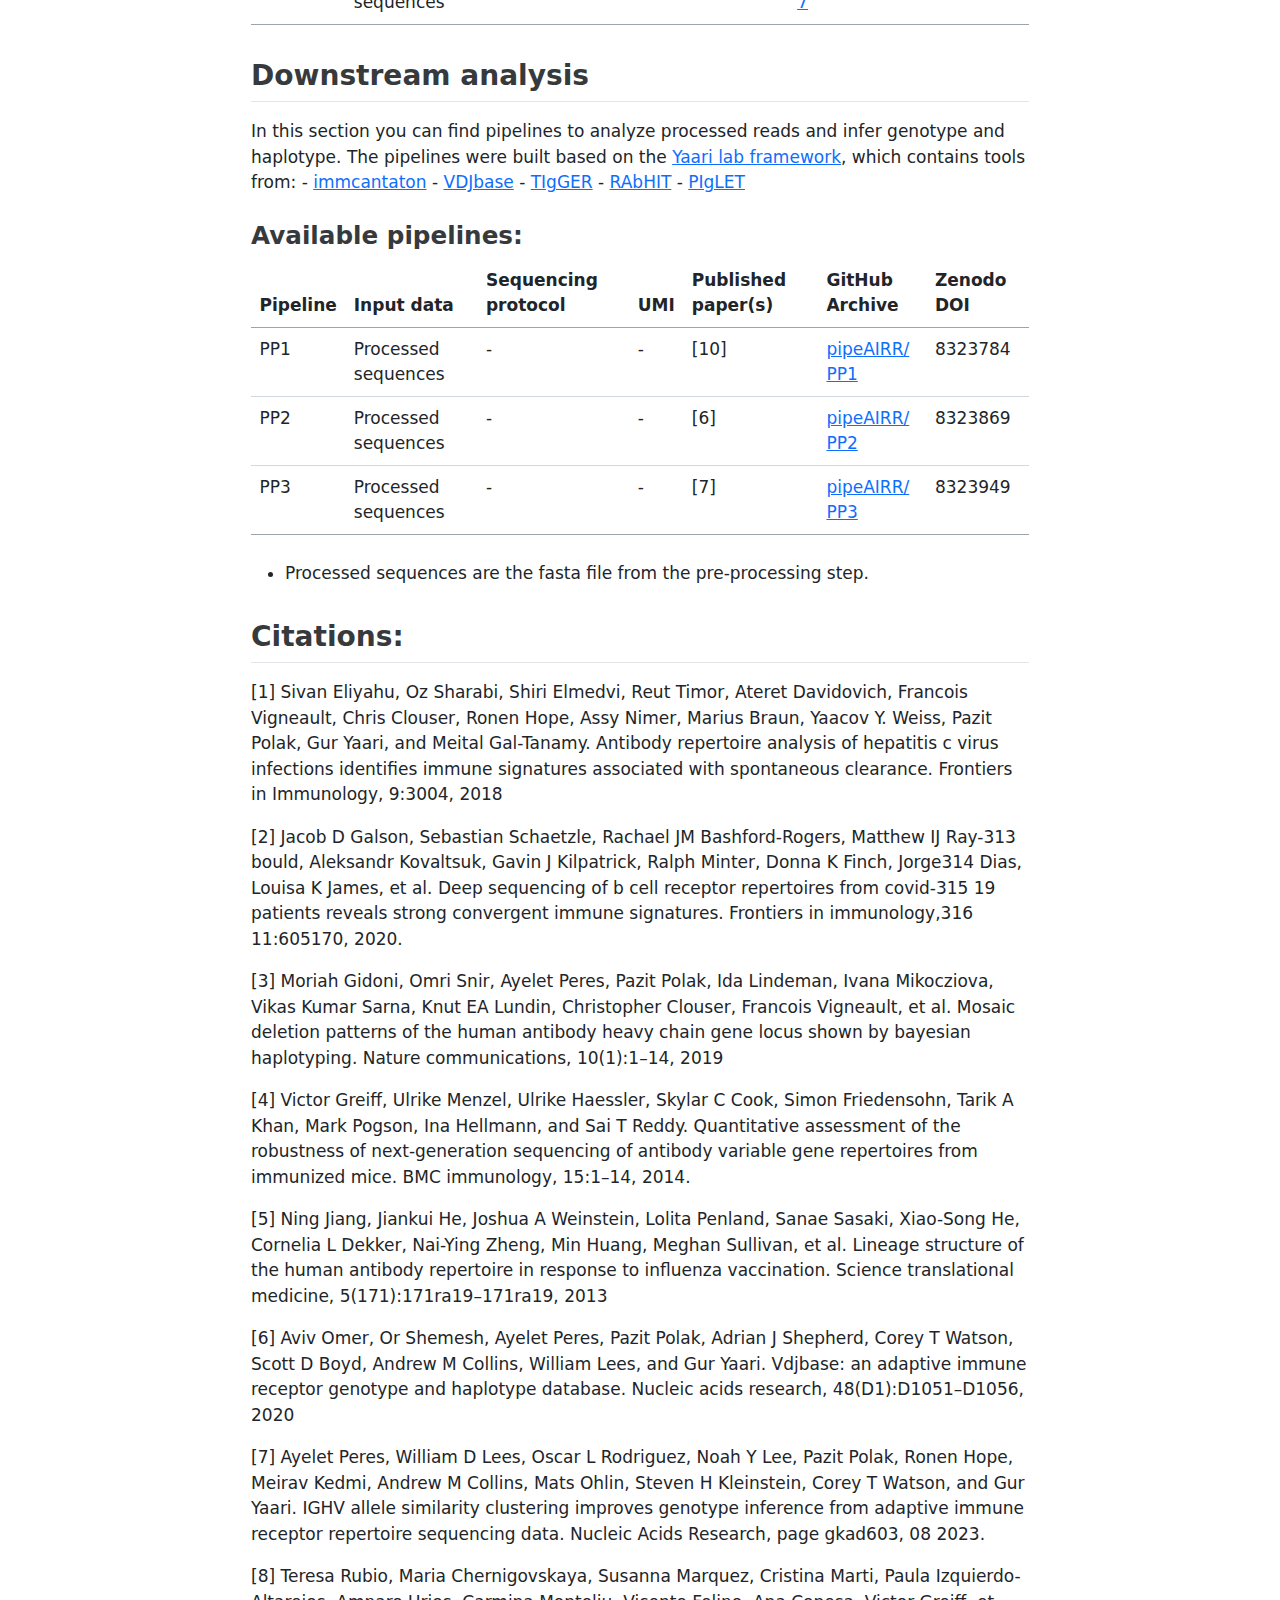
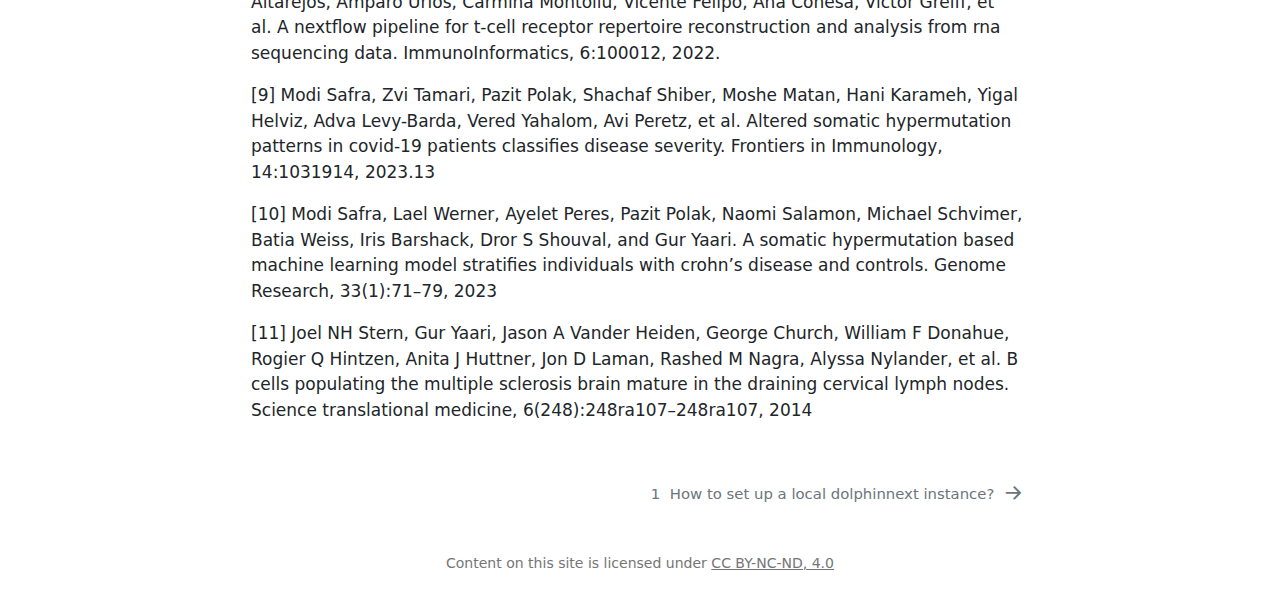
==== commit a5efc639: "Add files via upload" ====
--- a/docs/index.html
+++ b/docs/index.html
@@ -7,7 +7,7 @@
 <meta name="viewport" content="width=device-width, initial-scale=1.0, user-scalable=yes">
 
 
-<title>pipeAIRR - Github repository for Adaptive immune receptor repertoire pipelines</title>
+<title>pipeAIRR - Github repository for Adaptive immune receptor repertoire DolphinNext pipelines</title>
 <style>
 code{white-space: pre-wrap;}
 span.smallcaps{font-variant: small-caps;}
@@ -90,7 +90,7 @@
   <nav id="quarto-sidebar" class="sidebar collapse collapse-horizontal sidebar-navigation docked overflow-auto">
     <div class="pt-lg-2 mt-2 text-left sidebar-header">
     <div class="sidebar-title mb-0 py-0">
-      <a href="./">pipeAIRR - Github repository for Adaptive immune receptor repertoire pipelines</a> 
+      <a href="./">pipeAIRR - Github repository for Adaptive immune receptor repertoire DolphinNext pipelines</a> 
         <div class="sidebar-tools-main">
     <a href="https://github.com/PipeAIRR/pipeAIRR/" rel="" title="Source Code" class="quarto-navigation-tool px-1" aria-label="Source Code"><i class="bi bi-github"></i></a>
     <div class="dropdown">
@@ -135,7 +135,7 @@
         <li class="sidebar-item sidebar-item-section">
       <div class="sidebar-item-container"> 
             <a class="sidebar-item-text sidebar-link text-start collapsed" data-bs-toggle="collapse" data-bs-target="#quarto-sidebar-section-1" aria-expanded="false">
- <span class="menu-text">Loading a local instance of DolphinNext</span></a>
+ <span class="menu-text">How to set up a local dolphinnext instance?</span></a>
           <a class="sidebar-item-toggle text-start collapsed" data-bs-toggle="collapse" data-bs-target="#quarto-sidebar-section-1" aria-expanded="false" aria-label="Toggle section">
             <i class="bi bi-chevron-right ms-2"></i>
           </a> 
@@ -144,7 +144,7 @@
           <li class="sidebar-item">
   <div class="sidebar-item-container"> 
   <a href="./local_dolphinnext.html" class="sidebar-item-text sidebar-link">
- <span class="menu-text"><span class="chapter-number">1</span>&nbsp; <span class="chapter-title">How to set a local dolphinnext instant?</span></span></a>
+ <span class="menu-text"><span class="chapter-number">1</span>&nbsp; <span class="chapter-title">How to set up a local dolphinnext instance?</span></span></a>
   </div>
 </li>
       </ul>
@@ -167,7 +167,7 @@
           <li class="sidebar-item">
   <div class="sidebar-item-container"> 
   <a href="./run_pipeline.html" class="sidebar-item-text sidebar-link">
- <span class="menu-text"><span class="chapter-number">3</span>&nbsp; <span class="chapter-title">How to run a pipeline in dolphinNext?</span></span></a>
+ <span class="menu-text"><span class="chapter-number">3</span>&nbsp; <span class="chapter-title">How to run a pipeline in DolphinNext?</span></span></a>
   </div>
 </li>
       </ul>
@@ -184,13 +184,13 @@
           <li class="sidebar-item">
   <div class="sidebar-item-container"> 
   <a href="./tweak_and_run.html" class="sidebar-item-text sidebar-link">
- <span class="menu-text"><span class="chapter-number">4</span>&nbsp; <span class="chapter-title">How to Create a Run with tweak parametrs in DolphinNext?</span></span></a>
+ <span class="menu-text"><span class="chapter-number">4</span>&nbsp; <span class="chapter-title">How to create a run with tweaked parametrs in DolphinNext?</span></span></a>
   </div>
 </li>
           <li class="sidebar-item">
   <div class="sidebar-item-container"> 
   <a href="./hardcode_tweak_param.html" class="sidebar-item-text sidebar-link">
- <span class="menu-text"><span class="chapter-number">5</span>&nbsp; <span class="chapter-title">How to hardcode tweak parameters for an imported pipeline?</span></span></a>
+ <span class="menu-text"><span class="chapter-number">5</span>&nbsp; <span class="chapter-title">How to hardcode tweaked parameters for an imported pipeline?</span></span></a>
   </div>
 </li>
       </ul>
@@ -207,25 +207,25 @@
           <li class="sidebar-item">
   <div class="sidebar-item-container"> 
   <a href="./build_process.html" class="sidebar-item-text sidebar-link">
- <span class="menu-text"><span class="chapter-number">6</span>&nbsp; <span class="chapter-title">How to build a process in dolphinNext?</span></span></a>
+ <span class="menu-text"><span class="chapter-number">6</span>&nbsp; <span class="chapter-title">How to build a process in DolphinNext?</span></span></a>
   </div>
 </li>
           <li class="sidebar-item">
   <div class="sidebar-item-container"> 
   <a href="./build_module.html" class="sidebar-item-text sidebar-link">
- <span class="menu-text"><span class="chapter-number">7</span>&nbsp; <span class="chapter-title">How to build a module in dolphinNext?</span></span></a>
+ <span class="menu-text"><span class="chapter-number">7</span>&nbsp; <span class="chapter-title">How to build a module in DolphinNext?</span></span></a>
   </div>
 </li>
           <li class="sidebar-item">
   <div class="sidebar-item-container"> 
   <a href="./build_pipeline.html" class="sidebar-item-text sidebar-link">
- <span class="menu-text"><span class="chapter-number">8</span>&nbsp; <span class="chapter-title">How to build a pipeline in dolphinNext?</span></span></a>
+ <span class="menu-text"><span class="chapter-number">8</span>&nbsp; <span class="chapter-title">How to build a pipeline in DolphinNext?</span></span></a>
   </div>
 </li>
           <li class="sidebar-item">
   <div class="sidebar-item-container"> 
   <a href="./export_a_pipeline.html" class="sidebar-item-text sidebar-link">
- <span class="menu-text"><span class="chapter-number">9</span>&nbsp; <span class="chapter-title">How to export a pipeline from dolphinNext?</span></span></a>
+ <span class="menu-text"><span class="chapter-number">9</span>&nbsp; <span class="chapter-title">How to export a pipeline from DolphinNext?</span></span></a>
   </div>
 </li>
       </ul>
@@ -242,19 +242,42 @@
           <li class="sidebar-item">
   <div class="sidebar-item-container"> 
   <a href="./default_param.html" class="sidebar-item-text sidebar-link">
- <span class="menu-text"><span class="chapter-number">10</span>&nbsp; <span class="chapter-title">How to set pipeline default parameters and run environment?</span></span></a>
+ <span class="menu-text"><span class="chapter-number">10</span>&nbsp; <span class="chapter-title">How to set up pipeline default parameters and run environment?</span></span></a>
   </div>
 </li>
           <li class="sidebar-item">
   <div class="sidebar-item-container"> 
   <a href="./script_for_params.html" class="sidebar-item-text sidebar-link">
- <span class="menu-text"><span class="chapter-number">11</span>&nbsp; <span class="chapter-title">Easy way to set pipeline default parameters</span></span></a>
+ <span class="menu-text"><span class="chapter-number">11</span>&nbsp; <span class="chapter-title">An easy way to set pipeline default parameters</span></span></a>
   </div>
 </li>
           <li class="sidebar-item">
   <div class="sidebar-item-container"> 
   <a href="./two_dockers.html" class="sidebar-item-text sidebar-link">
- <span class="menu-text"><span class="chapter-number">12</span>&nbsp; <span class="chapter-title">Is it possible to run a pipeline with 2 dockers?</span></span></a>
+ <span class="menu-text"><span class="chapter-number">12</span>&nbsp; <span class="chapter-title">Is it possible to run a pipeline with two different containers?</span></span></a>
+  </div>
+</li>
+      </ul>
+  </li>
+        <li class="sidebar-item sidebar-item-section">
+      <div class="sidebar-item-container"> 
+            <a class="sidebar-item-text sidebar-link text-start collapsed" data-bs-toggle="collapse" data-bs-target="#quarto-sidebar-section-6" aria-expanded="false">
+ <span class="menu-text">Other topic</span></a>
+          <a class="sidebar-item-toggle text-start collapsed" data-bs-toggle="collapse" data-bs-target="#quarto-sidebar-section-6" aria-expanded="false" aria-label="Toggle section">
+            <i class="bi bi-chevron-right ms-2"></i>
+          </a> 
+      </div>
+      <ul id="quarto-sidebar-section-6" class="collapse list-unstyled sidebar-section depth1 ">  
+          <li class="sidebar-item">
+  <div class="sidebar-item-container"> 
+  <a href="./pipeline_header_script.html" class="sidebar-item-text sidebar-link">
+ <span class="menu-text"><span class="chapter-number">13</span>&nbsp; <span class="chapter-title">What is the meaning of “Pipeline Header Script”?</span></span></a>
+  </div>
+</li>
+          <li class="sidebar-item">
+  <div class="sidebar-item-container"> 
+  <a href="./documentation.html" class="sidebar-item-text sidebar-link">
+ <span class="menu-text"><span class="chapter-number">14</span>&nbsp; <span class="chapter-title">Recommended documentation format</span></span></a>
   </div>
 </li>
       </ul>
@@ -280,6 +303,7 @@
   <ul class="collapse">
   <li><a href="#available-pipelines-1" id="toc-available-pipelines-1" class="nav-link" data-scroll-target="#available-pipelines-1">Available pipelines:</a></li>
   </ul></li>
+  <li><a href="#citations" id="toc-citations" class="nav-link" data-scroll-target="#citations">Citations:</a></li>
   </ul></li>
   </ul>
 <div class="toc-actions"><div><i class="bi bi-github"></i></div><div class="action-links"><p><a href="https://github.com/PipeAIRR/pipeAIRR/issues/new" class="toc-action">Report an issue</a></p></div></div></nav>
@@ -289,7 +313,7 @@
 
 <header id="title-block-header" class="quarto-title-block default">
 <div class="quarto-title">
-<h1 class="title">pipeAIRR - Github repository for Adaptive immune receptor repertoire pipelines</h1>
+<h1 class="title">pipeAIRR - Github repository for Adaptive immune receptor repertoire DolphinNext pipelines</h1>
 </div>
 
 
@@ -312,41 +336,171 @@
 
 <section id="welcome" class="level1 unnumbered">
 <h1 class="unnumbered">Welcome</h1>
-<p>PipeAIRR is a community resource for adaptive immune receptore repertoire sequencing (AIRR-seq) processing pipelines.</p>
+<p>pipeAIRR is a community resource for adaptive immune receptore repertoire sequencing (AIRR-seq) processing pipelines.</p>
 <p>The pipelines are implemented with <a href="https://dolphinnext.readthedocs.io/en/latest/index.html#">DolphinNext</a>.</p>
-<p>We have devided the pipelines into two main sections: 1. Pre-processing 2. Downstream analysis</p>
-<section id="repository-layout" class="level2 unnumbered">
-<h2 class="unnumbered anchored" data-anchor-id="repository-layout">Repository layout</h2>
-<p>In each section directory you can find each of the pipelines directories containing the dolphinnext pipeline (XX.dn) as well as the configurations and the nextflow script (XX.nf)</p>
+<p>We have divided the pipelines into two main sections:</p>
+<ol type="1">
+<li>Pre-processing</li>
+<li>Downstream analysis</li>
+</ol>
+<section id="repository-layout" class="level2">
+<h2 class="anchored" data-anchor-id="repository-layout">Repository layout</h2>
+<p>For each pipeline you can find a directory containing the dolphinnext pipeline (main.dn) as well as the configurations and the nextflow script (main.nf)</p>
 </section>
-<section id="pre-processing" class="level2 unnumbered">
-<h2 class="unnumbered anchored" data-anchor-id="pre-processing">Pre-processing</h2>
+<section id="pre-processing" class="level2">
+<h2 class="anchored" data-anchor-id="pre-processing">Pre-processing</h2>
 <p>In this section you can find pipelines to process the sequencer output files, meaning from ‘raw reads’ into an aligner ready fasta file.</p>
-<p>The pipeplines were build based on the <a href="https://immcantation.readthedocs.io/en/stable/">immcantation</a> framework and spesificly the <a href="https://presto.readthedocs.io/">pRESTO</a> tool suite.</p>
-<section id="available-pipelines" class="level3 unnumbered">
-<h3 class="unnumbered anchored" data-anchor-id="available-pipelines">Available pipelines:</h3>
+<p>In this section you can find pipelines to process the sequencer output files, from ‘raw reads’ into a fasta file ready to be used as an input for an alignment step and other downstream tasks.</p>
+<p>The pipeplines were built based on the <a href="https://immcantation.readthedocs.io/en/stable/">immcantation</a> framework and specifically the <a href="https://presto.readthedocs.io/">pRESTO</a> tool suite.</p>
+<section id="available-pipelines" class="level3">
+<h3 class="anchored" data-anchor-id="available-pipelines">Available pipelines:</h3>
+<table class="table">
+<thead>
+<tr class="header">
+<th>Pipeline</th>
+<th>Input data</th>
+<th>Sequencing protocol</th>
+<th>UMI</th>
+<th>Published paper(s)</th>
+<th>GitHub Archive</th>
+<th>Zenodo DOI</th>
+</tr>
+</thead>
+<tbody>
+<tr class="odd">
+<td>RP1</td>
+<td>Raw sequences</td>
+<td>2X250</td>
+<td>+</td>
+<td>[11]</td>
+<td><a href="https://github.com/pipeAIRR/RP1">pipeAIRR/RP1</a></td>
+<td>8323986</td>
+</tr>
+<tr class="even">
+<td>RP2</td>
+<td>Raw sequences</td>
+<td>2X250</td>
+<td>-</td>
+<td>[4]</td>
+<td><a href="https://github.com/pipeAIRR/RP2">pipeAIRR/RP2</a></td>
+<td>8324014</td>
+</tr>
+<tr class="odd">
+<td>RP3</td>
+<td>Raw sequences</td>
+<td>5’ RACE</td>
+<td>+</td>
+<td>[3], [1]</td>
+<td><a href="https://github.com/pipeAIRR/RP3">pipeAIRR/RP3</a></td>
+<td>8324028</td>
+</tr>
+<tr class="even">
+<td>RP4</td>
+<td>Raw sequences</td>
+<td>2X300</td>
+<td>+</td>
+<td>[2]</td>
+<td><a href="https://github.com/pipeAIRR/RP4">pipeAIRR/RP4</a></td>
+<td>8324048</td>
+</tr>
+<tr class="odd">
+<td>RP5</td>
+<td>Raw sequences</td>
+<td>5’ RACE</td>
+<td>+</td>
+<td>[9]</td>
+<td><a href="https://github.com/pipeAIRR/RP5A">pipeAIRR/RP5A</a>, <a href="https://github.com/pipeAIRR/RP5B">pipeAIRR/RP5B</a></td>
+<td>8324054, 8324060</td>
+</tr>
+<tr class="even">
+<td>RP6</td>
+<td>Raw sequences</td>
+<td>Roche 454</td>
+<td>-</td>
+<td>[5]</td>
+<td><a href="https://github.com/pipeAIRR/RP6">pipeAIRR/RP6</a></td>
+<td>8324062</td>
+</tr>
+<tr class="odd">
+<td>RP7</td>
+<td>Raw sequences</td>
+<td>2X125 CD4</td>
+<td>-</td>
+<td>[8]</td>
+<td><a href="https://github.com/pipeAIRR/RP7">pipeAIRR/RP7</a></td>
+<td>8324082</td>
+</tr>
+</tbody>
+</table>
+</section>
+</section>
+<section id="downstream-analysis" class="level2">
+<h2 class="anchored" data-anchor-id="downstream-analysis">Downstream analysis</h2>
+<p>In this section you can find pipelines to analyze processed reads and infer genotype and haplotype. The pipelines were built based on the <a href="https://hub.docker.com/repository/docker/peresay/suite">Yaari lab framework</a>, which contains tools from: - <a href="https://immcantation.readthedocs.io/en/stable/">immcantaton</a> - <a href="vdjbase.org">VDJbase</a> - <a href="https://tigger.readthedocs.io/en/stable/">TIgGER</a> - <a href="https://yaarilab.bitbucket.io/RAbHIT/">RAbHIT</a> - <a href="https://yaarilab.github.io/IGHV_reference_book/piglet_package.html">PIgLET</a></p>
+<section id="available-pipelines-1" class="level3">
+<h3 class="anchored" data-anchor-id="available-pipelines-1">Available pipelines:</h3>
+<table class="table">
+<thead>
+<tr class="header">
+<th>Pipeline</th>
+<th>Input data</th>
+<th>Sequencing protocol</th>
+<th>UMI</th>
+<th>Published paper(s)</th>
+<th>GitHub Archive</th>
+<th>Zenodo DOI</th>
+</tr>
+</thead>
+<tbody>
+<tr class="odd">
+<td>PP1</td>
+<td>Processed sequences</td>
+<td>-</td>
+<td>-</td>
+<td>[10]</td>
+<td><a href="https://github.com/pipeAIRR/PP1">pipeAIRR/PP1</a></td>
+<td>8323784</td>
+</tr>
+<tr class="even">
+<td>PP2</td>
+<td>Processed sequences</td>
+<td>-</td>
+<td>-</td>
+<td>[6]</td>
+<td><a href="https://github.com/pipeAIRR/PP2">pipeAIRR/PP2</a></td>
+<td>8323869</td>
+</tr>
+<tr class="odd">
+<td>PP3</td>
+<td>Processed sequences</td>
+<td>-</td>
+<td>-</td>
+<td>[7]</td>
+<td><a href="https://github.com/pipeAIRR/PP3">pipeAIRR/PP3</a></td>
+<td>8323949</td>
+</tr>
+</tbody>
+</table>
 <ul>
-<li><a href="https://github.com/PipeAIRR/pipeline1">pipline1</a> - <a href="https://presto.readthedocs.io/en/stable/workflows/Stern2014_Workflow.html">Stern2014</a> - UMI Barcoded Illumina MiSeq 2x250 BCR mRNA</li>
-<li><a href="https://github.com/PipeAIRR/pipeline2">pipline2</a> - <a href="https://presto.readthedocs.io/en/stable/workflows/Greiff2014_Workflow.html">Greiff2014</a> - Illumina MiSeq 2x250 BCR mRNA</li>
-<li><a href="https://github.com/PipeAIRR/pipeline3">pipline3</a> - <a href="https://presto.readthedocs.io/en/stable/workflows/VanderHeiden2017_Workflow.html">VanderHeiden2017</a> - UMI Barcoded Illumina MiSeq 325+275 paired-end 5’RACE BCR mRNA</li>
-<li><a href="https://github.com/PipeAIRR/pipeline4">pipline4</a> - <a href="https://www.frontiersin.org/articles/10.3389/fimmu.2020.605170/full">Galson2020</a> - UMI Barcoded Illumina MiSeq 2x300 BCR mRNA with FR1 primers</li>
-<li><a href="https://github.com/PipeAIRR/pipeline5">pipline5</a> - <a href="https://bitbucket.org/yaarilab/processpipeline/src/master/pre_process/Pipeline_P1.sh">Yaari1</a> - 5’RACE UMI barcoded Illumina Miseq 2x300 pair-end</li>
-<li><a href="https://github.com/PipeAIRR/pipeline6">pipline6</a> - <a href="https://bitbucket.org/yaarilab/processpipeline/src/master/pre_process/Pipeline_P11.sh">Yaari2</a> - 5’RACE M1S and Z tags to sample pair-end reads</li>
+<li>Processed sequences are the fasta file from the pre-processing step.</li>
 </ul>
 </section>
 </section>
-<section id="downstream-analysis" class="level2 unnumbered">
-<h2 class="unnumbered anchored" data-anchor-id="downstream-analysis">Downstream analysis</h2>
-<p>In this section you can find pipelines to analyze processed reads and infer genotype and haplotype.</p>
-<p>The pipeplines were build based on the <a href="https://hub.docker.com/repository/docker/peresay/suite">Yaari lab framework</a>, that contains tools from: - <a href="https://immcantation.readthedocs.io/en/stable/">immcantaton</a> - <a href="vdjbase.org">VDJbase</a> - <a href="https://tigger.readthedocs.io/en/stable/">TIgGER</a> - <a href="https://yaarilab.bitbucket.io/RAbHIT/">RAbHIT</a> - <a href="https://yaarilab.github.io/IGHV_reference_book/piglet_package.html">PIgLET</a></p>
-<section id="available-pipelines-1" class="level3 unnumbered">
-<h3 class="unnumbered anchored" data-anchor-id="available-pipelines-1">Available pipelines:</h3>
-<ul>
-<li><a href="https://yaarilab.github.io/IGHV_reference_book/allele_based_genotype.html">ASC2022</a> - IGH BCR repertoires analysis with IgBLAST sequence alignment, novel allele inference by TIgGER, and genotype inference by PIgLET.</li>
-</ul>
-
-
-</section>
+<section id="citations" class="level2">
+<h2 class="anchored" data-anchor-id="citations">Citations:</h2>
+<p>[1] Sivan Eliyahu, Oz Sharabi, Shiri Elmedvi, Reut Timor, Ateret Davidovich, Francois Vigneault, Chris Clouser, Ronen Hope, Assy Nimer, Marius Braun, Yaacov Y. Weiss, Pazit Polak, Gur Yaari, and Meital Gal-Tanamy. Antibody repertoire analysis of hepatitis c virus infections identifies immune signatures associated with spontaneous clearance. Frontiers in Immunology, 9:3004, 2018</p>
+<p>[2] Jacob D Galson, Sebastian Schaetzle, Rachael JM Bashford-Rogers, Matthew IJ Ray-313 bould, Aleksandr Kovaltsuk, Gavin J Kilpatrick, Ralph Minter, Donna K Finch, Jorge314 Dias, Louisa K James, et al.&nbsp;Deep sequencing of b cell receptor repertoires from covid-315 19 patients reveals strong convergent immune signatures. Frontiers in immunology,316 11:605170, 2020.</p>
+<p>[3] Moriah Gidoni, Omri Snir, Ayelet Peres, Pazit Polak, Ida Lindeman, Ivana Mikocziova, Vikas Kumar Sarna, Knut EA Lundin, Christopher Clouser, Francois Vigneault, et al.&nbsp;Mosaic deletion patterns of the human antibody heavy chain gene locus shown by bayesian haplotyping. Nature communications, 10(1):1–14, 2019</p>
+<p>[4] Victor Greiff, Ulrike Menzel, Ulrike Haessler, Skylar C Cook, Simon Friedensohn, Tarik A Khan, Mark Pogson, Ina Hellmann, and Sai T Reddy. Quantitative assessment of the robustness of next-generation sequencing of antibody variable gene repertoires from immunized mice. BMC immunology, 15:1–14, 2014.</p>
+<p>[5] Ning Jiang, Jiankui He, Joshua A Weinstein, Lolita Penland, Sanae Sasaki, Xiao-Song He, Cornelia L Dekker, Nai-Ying Zheng, Min Huang, Meghan Sullivan, et al.&nbsp;Lineage structure of the human antibody repertoire in response to influenza vaccination. Science translational medicine, 5(171):171ra19–171ra19, 2013</p>
+<p>[6] Aviv Omer, Or Shemesh, Ayelet Peres, Pazit Polak, Adrian J Shepherd, Corey T Watson, Scott D Boyd, Andrew M Collins, William Lees, and Gur Yaari. Vdjbase: an adaptive immune receptor genotype and haplotype database. Nucleic acids research, 48(D1):D1051–D1056, 2020</p>
+<p>[7] Ayelet Peres, William D Lees, Oscar L Rodriguez, Noah Y Lee, Pazit Polak, Ronen Hope, Meirav Kedmi, Andrew M Collins, Mats Ohlin, Steven H Kleinstein, Corey T Watson, and Gur Yaari. IGHV allele similarity clustering improves genotype inference from adaptive immune receptor repertoire sequencing data. Nucleic Acids Research, page gkad603, 08 2023.</p>
+<p>[8] Teresa Rubio, Maria Chernigovskaya, Susanna Marquez, Cristina Marti, Paula Izquierdo-Altarejos, Amparo Urios, Carmina Montoliu, Vicente Felipo, Ana Conesa, Victor Greiff, et al.&nbsp;A nextflow pipeline for t-cell receptor repertoire reconstruction and analysis from rna sequencing data. ImmunoInformatics, 6:100012, 2022.</p>
+<p>[9] Modi Safra, Zvi Tamari, Pazit Polak, Shachaf Shiber, Moshe Matan, Hani Karameh, Yigal Helviz, Adva Levy-Barda, Vered Yahalom, Avi Peretz, et al.&nbsp;Altered somatic hypermutation patterns in covid-19 patients classifies disease severity. Frontiers in Immunology, 14:1031914, 2023.13</p>
+<p>[10] Modi Safra, Lael Werner, Ayelet Peres, Pazit Polak, Naomi Salamon, Michael Schvimer, Batia Weiss, Iris Barshack, Dror S Shouval, and Gur Yaari. A somatic hypermutation based machine learning model stratifies individuals with crohn’s disease and controls. Genome Research, 33(1):71–79, 2023</p>
+<p>[11] Joel NH Stern, Gur Yaari, Jason A Vander Heiden, George Church, William F Donahue, Rogier Q Hintzen, Anita J Huttner, Jon D Laman, Rashed M Nagra, Alyssa Nylander, et al.&nbsp;B cells populating the multiple sclerosis brain mature in the draining cervical lymph nodes. Science translational medicine, 6(248):248ra107–248ra107, 2014</p>
+
+
 </section>
 </section>
 
@@ -589,7 +743,7 @@
   </div>
   <div class="nav-page nav-page-next">
       <a href="./local_dolphinnext.html" class="pagination-link">
-        <span class="nav-page-text"><span class="chapter-number">1</span>&nbsp; <span class="chapter-title">How to set a local dolphinnext instant?</span></span> <i class="bi bi-arrow-right-short"></i>
+        <span class="nav-page-text"><span class="chapter-number">1</span>&nbsp; <span class="chapter-title">How to set up a local dolphinnext instance?</span></span> <i class="bi bi-arrow-right-short"></i>
       </a>
   </div>
 </nav>
@@ -599,7 +753,7 @@
     <div class="nav-footer-left">
       &nbsp;
     </div>   
-    <div class="nav-footer-center">© Copyright 2022 of YaariLab (gur.yaari@biu.ac.il), website licensed under the [CC BY-NC-ND, 4.0] (https://creativecommons.org/licenses/by-nc-nd/4.0/)</div>
+    <div class="nav-footer-center">Content on this site is licensed under <a href="https://creativecommons.org/licenses/by-nc-nd/4.0/">CC BY-NC-ND, 4.0</a></div>
     <div class="nav-footer-right">
       &nbsp;
     </div>
